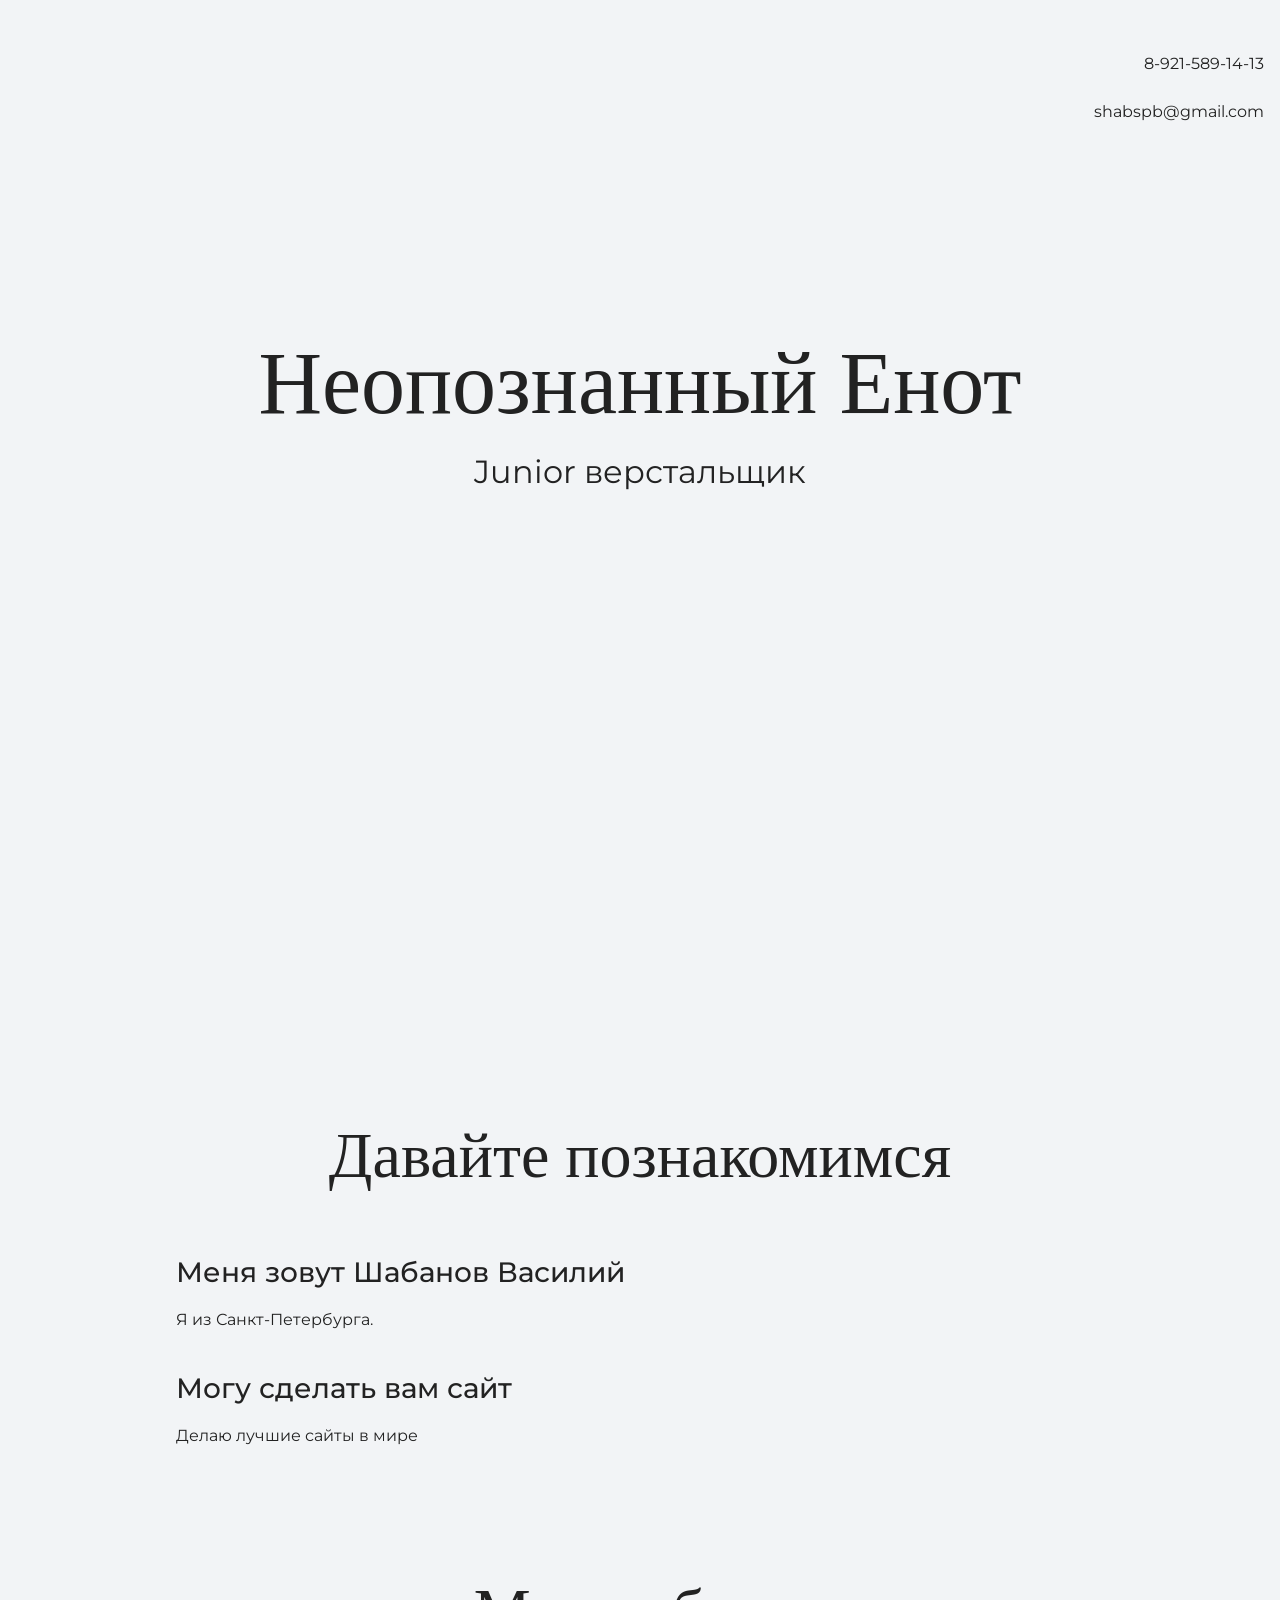
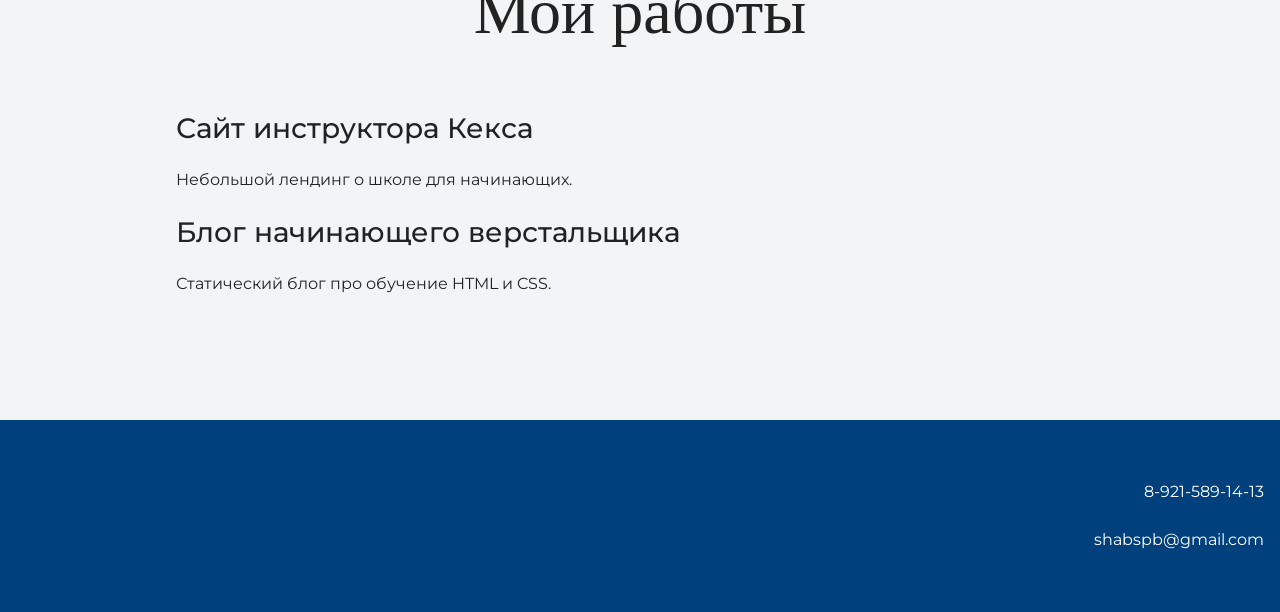
==== index.html @ 45671f27 "загружает файлы сайта" ====
<!DOCTYPE html>
<html lang="ru">
  <head>
    <meta charset="UTF-8">
    <link rel="stylesheet" href="style.css">
    <title>Портфолио Junior верстальщика Шабанова Василия</title>
    <link href="https://fonts.googleapis.com/css?family=Montserrat:400,500,700|Old+Standard+TT&display=swap&subset=cyrillic" rel="stylesheet">
  </head>

  <body>
    <header class="page-header">
      <div class="container">
      <p>8-921-589-14-13</p>
      <p></p>shabspb@gmail.com</p>   
      </div> 
    </header>

    <section class="hero-image">
      <div class="container">
      <h1 class="heading">Неопознанный Енот</h1>
      <p>Junior верстальщик</p>
      </div>
    </section>

    <section class="intro">
      <div class="container">
      <h2 class="subheading">Давайте познакомимся</h2>
      <h3>Меня зовут Шабанов Василий</h3>
      <p>Я из Санкт-Петербурга.</p>
      <h3>Могу сделать вам сайт</h3>
      <p>Делаю лучшие сайты в мире</p>
      </div>
    </section>

    <section class="portfolio">
      <div class="container">
      <h2 class="subheading">Мои работы</h2>

      <h3>Сайт инструктора Кекса</h3>
      <p>Небольшой лендинг о школе для начинающих.</p>

      <h3>Блог начинающего верстальщика</h3>
      <p>Статический блог про обучение HTML и CSS.</p>
      </div>
    </section>

    <footer class="page-footer"> 
      <div class="container">
      <p>8-921-589-14-13</p>
      <p>shabspb@gmail.com</p>
      </div>
    </footer>
          
  </body>
</html>
---- style.css ----
body {
  margin: 0;
  min-width: 960px;
  font-family: "Montserrat", "Helvetica", "Arial", sans-serif;
  font-size: 16px;
  line-height: 32px;
  color: #222222;
  background-color: #f2f4f6;
  background-image: url("img/hero-bg.jpg");
  background-repeat: no-repeat;
  background-position: top center;
}

.container {
  max-width: 928px;
  margin: 0 auto;
  padding: 0 16px;
}

.page-header {
  margin: 0 0 160px;
  padding: 32px 0 32px;
}

.page-header .container,
.page-footer .container {
  max-width: 1408px;
  text-align: right;
}

.page-header a {
  margin-left: 56px;
  color: #288be6;
  text-decoration: none;
  background-repeat: no-repeat;
  background-position: left;
}

.header-email {
  padding-left: 30px;
  background-image: url("img/icon-email-header.svg");
}

.header-phone {
  padding-left: 25px;
  background-image: url("img/icon-phone-header.svg");
}

.hero-image {
  margin-bottom: 620px;
}

.hero-image .container {
  max-width: 1408px;
  text-align: center;
}

.heading {
  margin: 0 0 16px;
  font-family: "Old Standard TT", "Times", "Times New Roman", serif;
  font-size: 88px;
  line-height: 96px;
  font-weight: 400;
}

.hero-image p {
  margin: 0;
  font-size: 32px;
  line-height: 48px;
}

.intro {
  margin: 0 0 120px;
}

.subheading {
  margin: 0 0 56px;
  font-family: "Old Standard TT", "Times", "Times New Roman", serif;
  font-size: 64px;
  line-height: 80px;
  font-weight: 400;
  text-align: center;
}

.user-image {
  margin: 0 0 32px;
  text-align: center;
}

.intro h3,
.portfolio h3 {
  margin: 0 0 12px;
  font-size: 28px;
  line-height: 40px;
  font-weight: 500;
}

.intro p {
  margin: 0 0 32px;
}

.skills-list {
  margin: 0;
  padding: 0;
}

.skills-list dt {
  padding-left: 32px;
  background-repeat: no-repeat;
  background-position: left;
}

.skill-html {
  background-image: url("img/icon-html.svg");
}

.skill-css {
  background-image: url("img/icon-css.svg");
}

.level {
  margin: 4px 0 16px;
  padding: 0;
  height: 14px;
  font-size: 0;
  background-color: #ffffff;
  border: 1px solid #86c3fa;
  border-radius: 8px;
}

.level div {
  margin: 1px;
  height: 12px;
  background-color: #288be6;
  border-radius: 6px;
}

.portfolio {
  margin: 0 0 120px;
}

.projects {
  margin: 0;
  padding: 0;
  list-style: none;
}

.projects li {
  margin: 0 0 80px;
}

.project-image {
  margin: 0 0 24px;
  text-align: center;
}

.projects p {
  margin: 0 0 24px;
}

.button {
  padding: 6px 20px;
  display: inline-block;
  vertical-align: baseline;
  text-decoration: none;
  text-transform: uppercase;
  border-radius: 4px;
  background-color: #288be6;
  color: #ffffff;
}

.page-footer {
  padding: 40px 0;
  background-color: #00417d;
  color: #ffffff;
}

.page-footer a {
  margin-left: 56px;
  color: inherit;
  text-decoration: none;
  background-repeat: no-repeat;
  background-position: left;
}

.footer-email {
  padding-left: 30px;
  background-image: url("img/icon-email-footer.svg");
}

.footer-phone {
  padding-left: 25px;
  background-image: url("img/icon-phone-footer.svg");
}
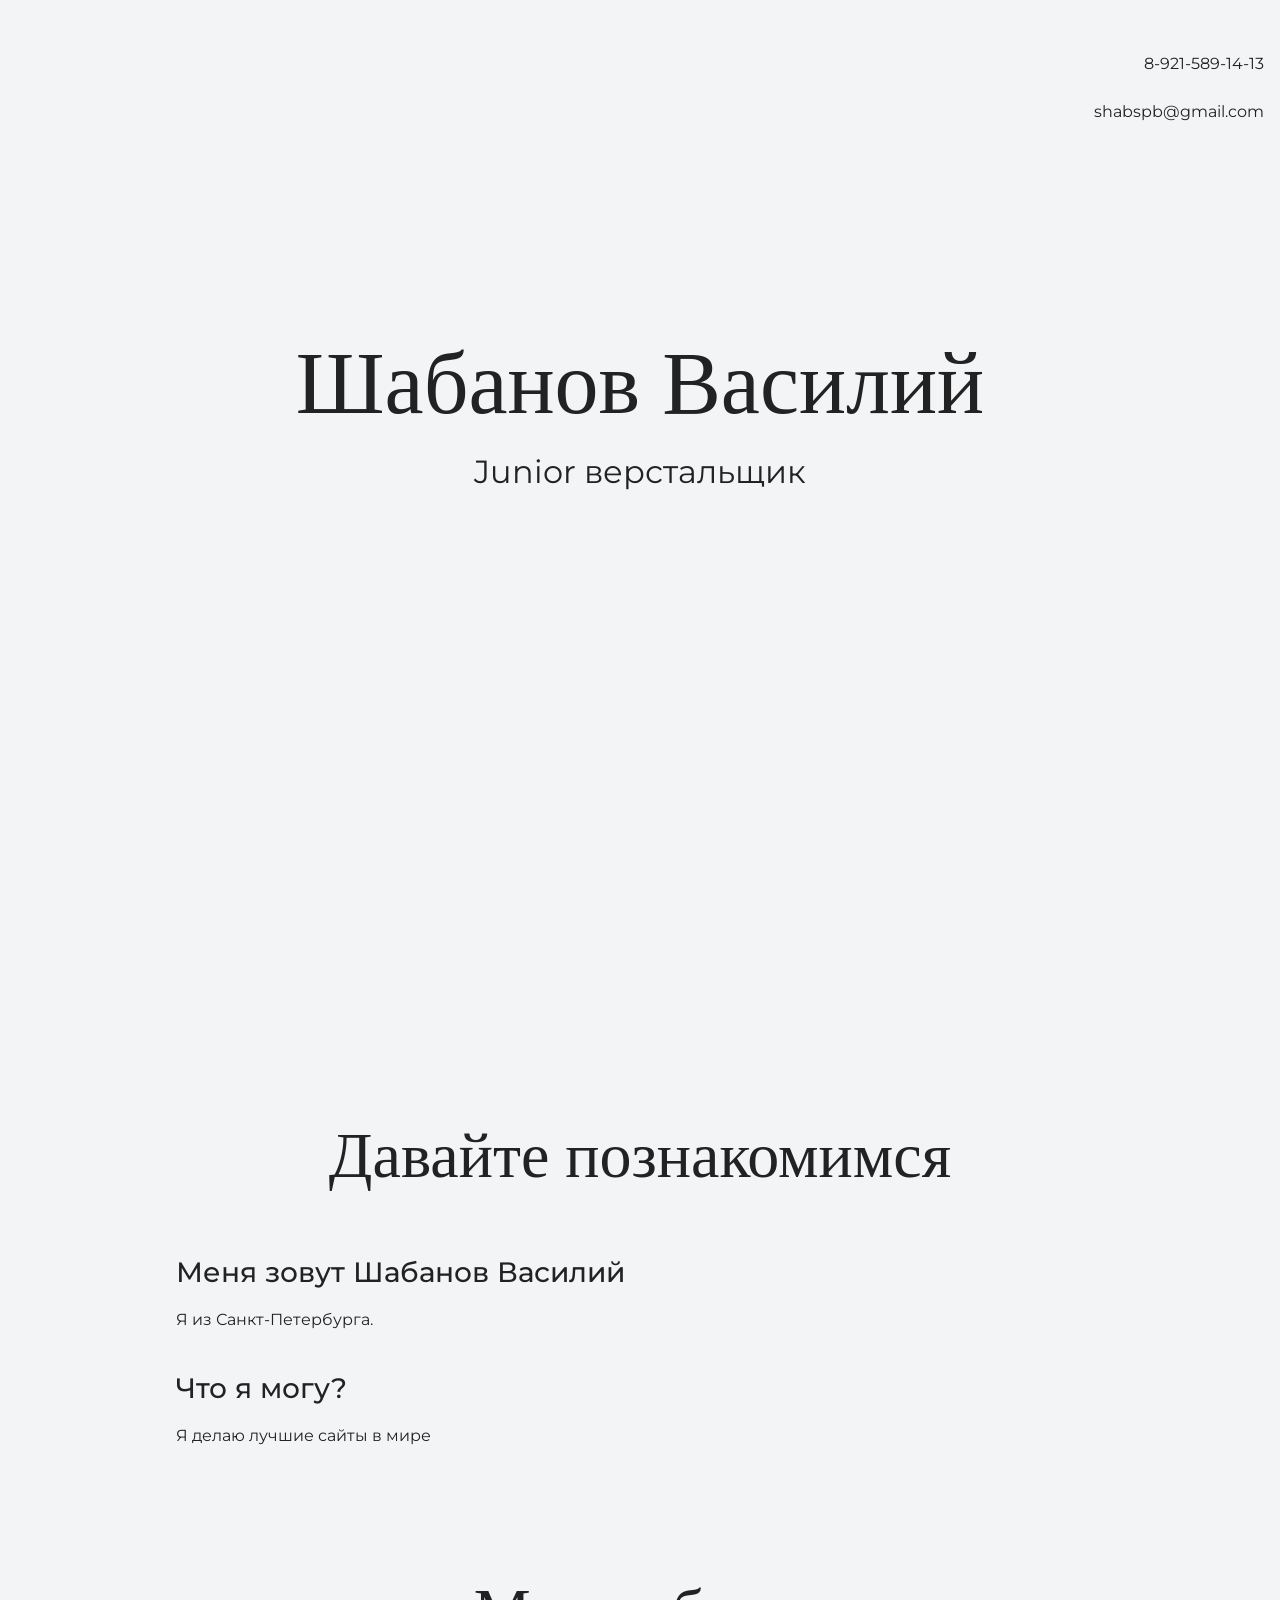
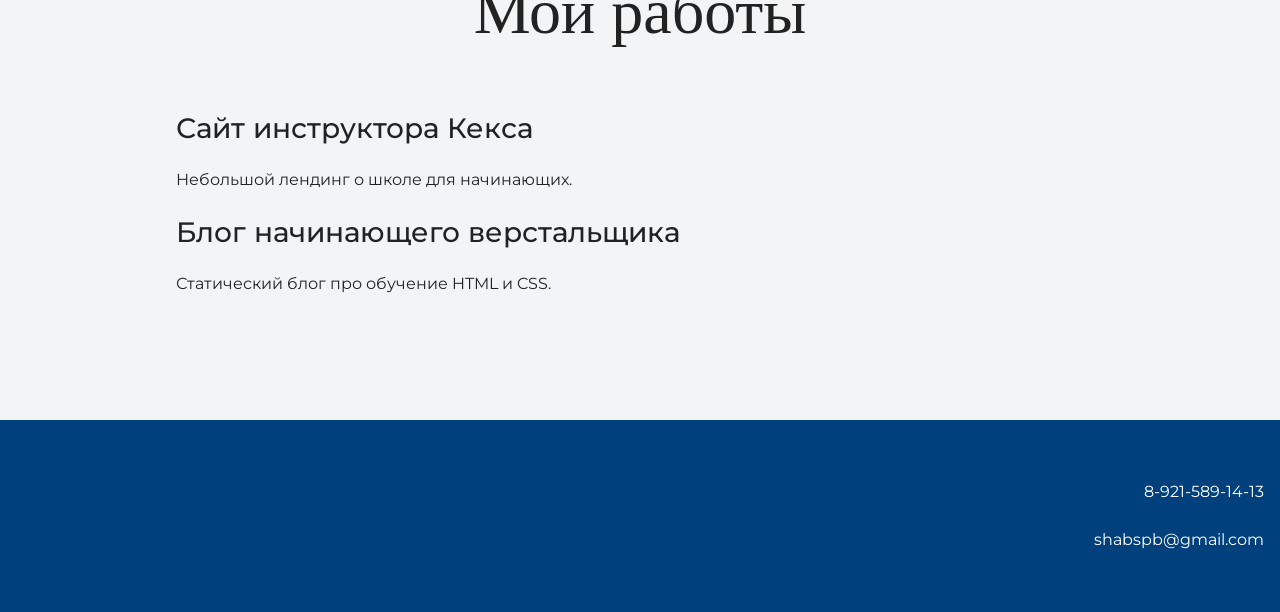
==== commit f7db0859: "меняет текст на главной странице" ====
--- a/index.html
+++ b/index.html
@@ -17,7 +17,7 @@
 
     <section class="hero-image">
       <div class="container">
-      <h1 class="heading">Неопознанный Енот</h1>
+      <h1 class="heading">Шабанов Василий</h1>
       <p>Junior верстальщик</p>
       </div>
     </section>
@@ -27,8 +27,8 @@
       <h2 class="subheading">Давайте познакомимся</h2>
       <h3>Меня зовут Шабанов Василий</h3>
       <p>Я из Санкт-Петербурга.</p>
-      <h3>Могу сделать вам сайт</h3>
-      <p>Делаю лучшие сайты в мире</p>
+      <h3>Что я могу?</h3>
+      <p>Я делаю лучшие сайты в мире</p>
       </div>
     </section>
 
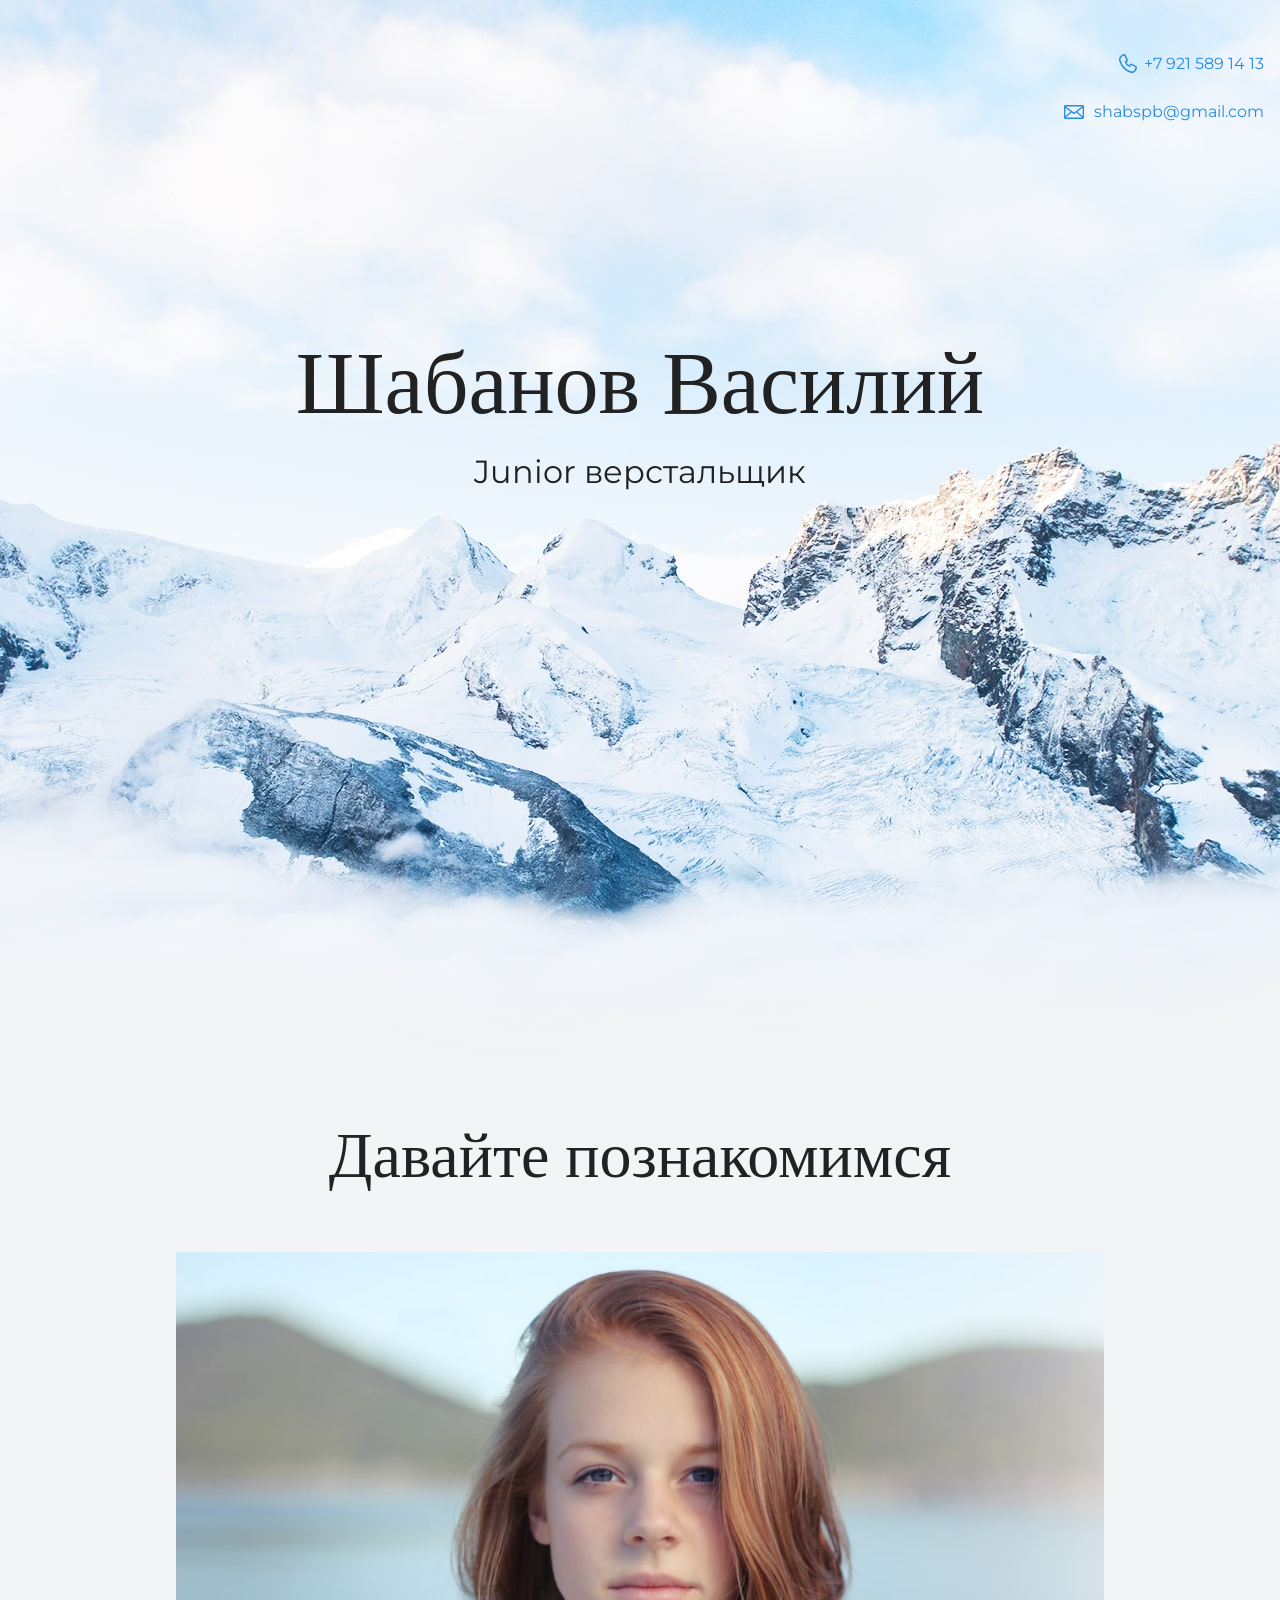
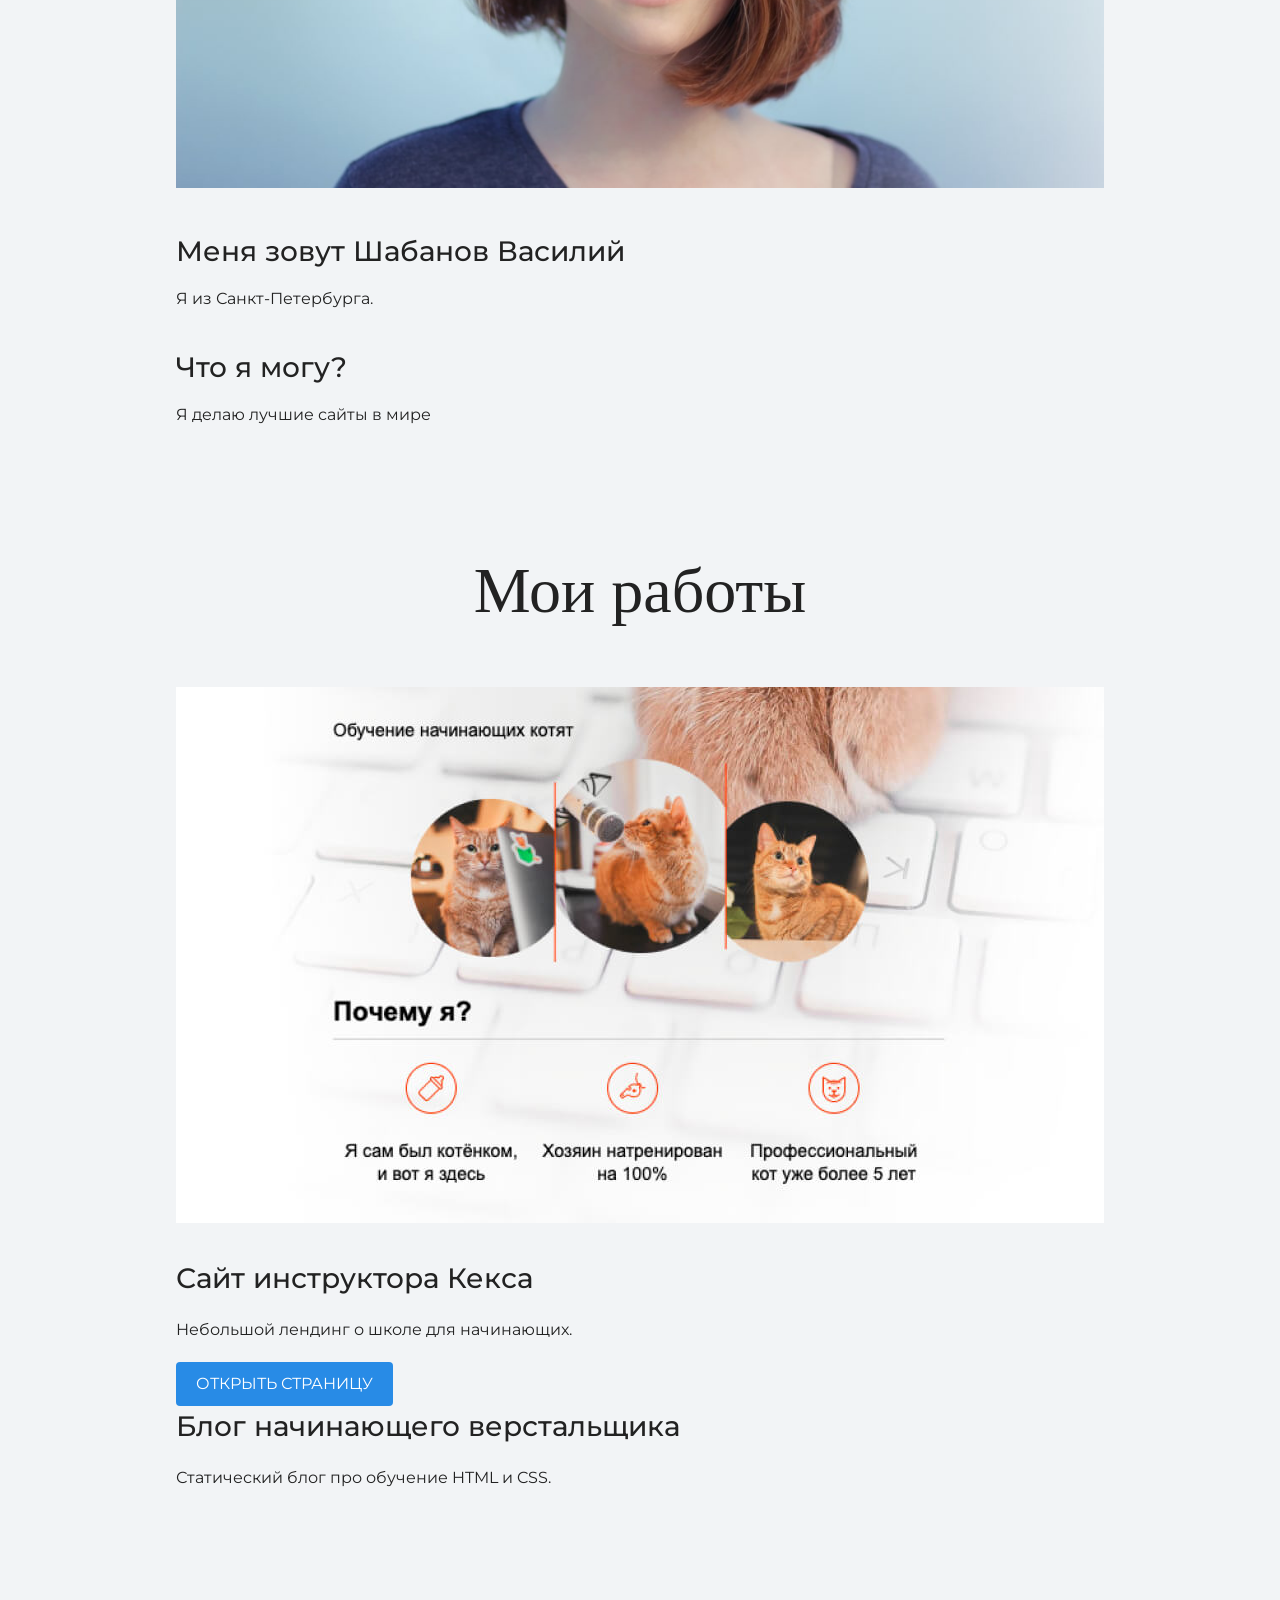
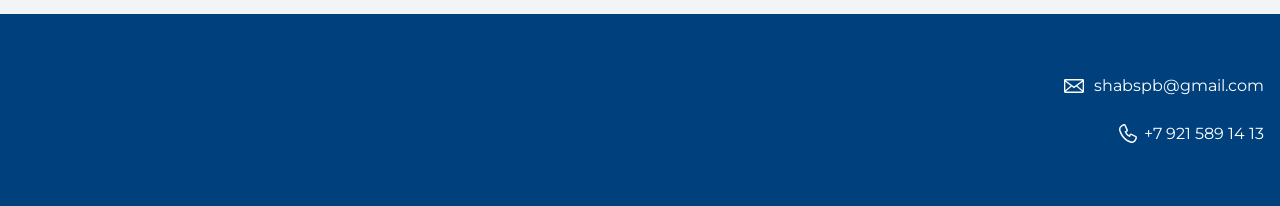
==== commit f08b34d9: "добавил картинки и ссылку на готовый проект" ====
--- a/index.html
+++ b/index.html
@@ -10,8 +10,8 @@
   <body>
     <header class="page-header">
       <div class="container">
-      <p>8-921-589-14-13</p>
-      <p></p>shabspb@gmail.com</p>   
+      <p><a class="header-phone" href="tel:+79215891413">+7 921 589 14 13</a></p>
+      <p><a class="header-email" href="mailto:shabspb@gmail.com">shabspb@gmail.com</a></p>   
       </div> 
     </header>
 
@@ -25,6 +25,9 @@
     <section class="intro">
       <div class="container">
       <h2 class="subheading">Давайте познакомимся</h2>
+      <figure class="user-image">
+        <img src="files/user.jpg" width="928" height="536" alt="Фотография Неопознанного Енота">
+      </figure>
       <h3>Меня зовут Шабанов Василий</h3>
       <p>Я из Санкт-Петербурга.</p>
       <h3>Что я могу?</h3>
@@ -35,10 +38,13 @@
     <section class="portfolio">
       <div class="container">
       <h2 class="subheading">Мои работы</h2>
-
+      <figure class="project-image">
+        <img src="files/project.jpg" width="928" height="536"
+        alt="Сайт инструктора Кекса">
+      </figure>
       <h3>Сайт инструктора Кекса</h3>
       <p>Небольшой лендинг о школе для начинающих.</p>
-
+      <a class="button" href="source/project/index.html">Открыть страницу</a>
       <h3>Блог начинающего верстальщика</h3>
       <p>Статический блог про обучение HTML и CSS.</p>
       </div>
@@ -46,8 +52,8 @@
 
     <footer class="page-footer"> 
       <div class="container">
-      <p>8-921-589-14-13</p>
-      <p>shabspb@gmail.com</p>
+      <p><a class="footer-email" href="mailto:shabspb@gmail.com">shabspb@gmail.com</a></p>
+      <p><a class="footer-phone" href="tel:+79215891413">+7 921 589 14 13</a></p>
       </div>
     </footer>
           
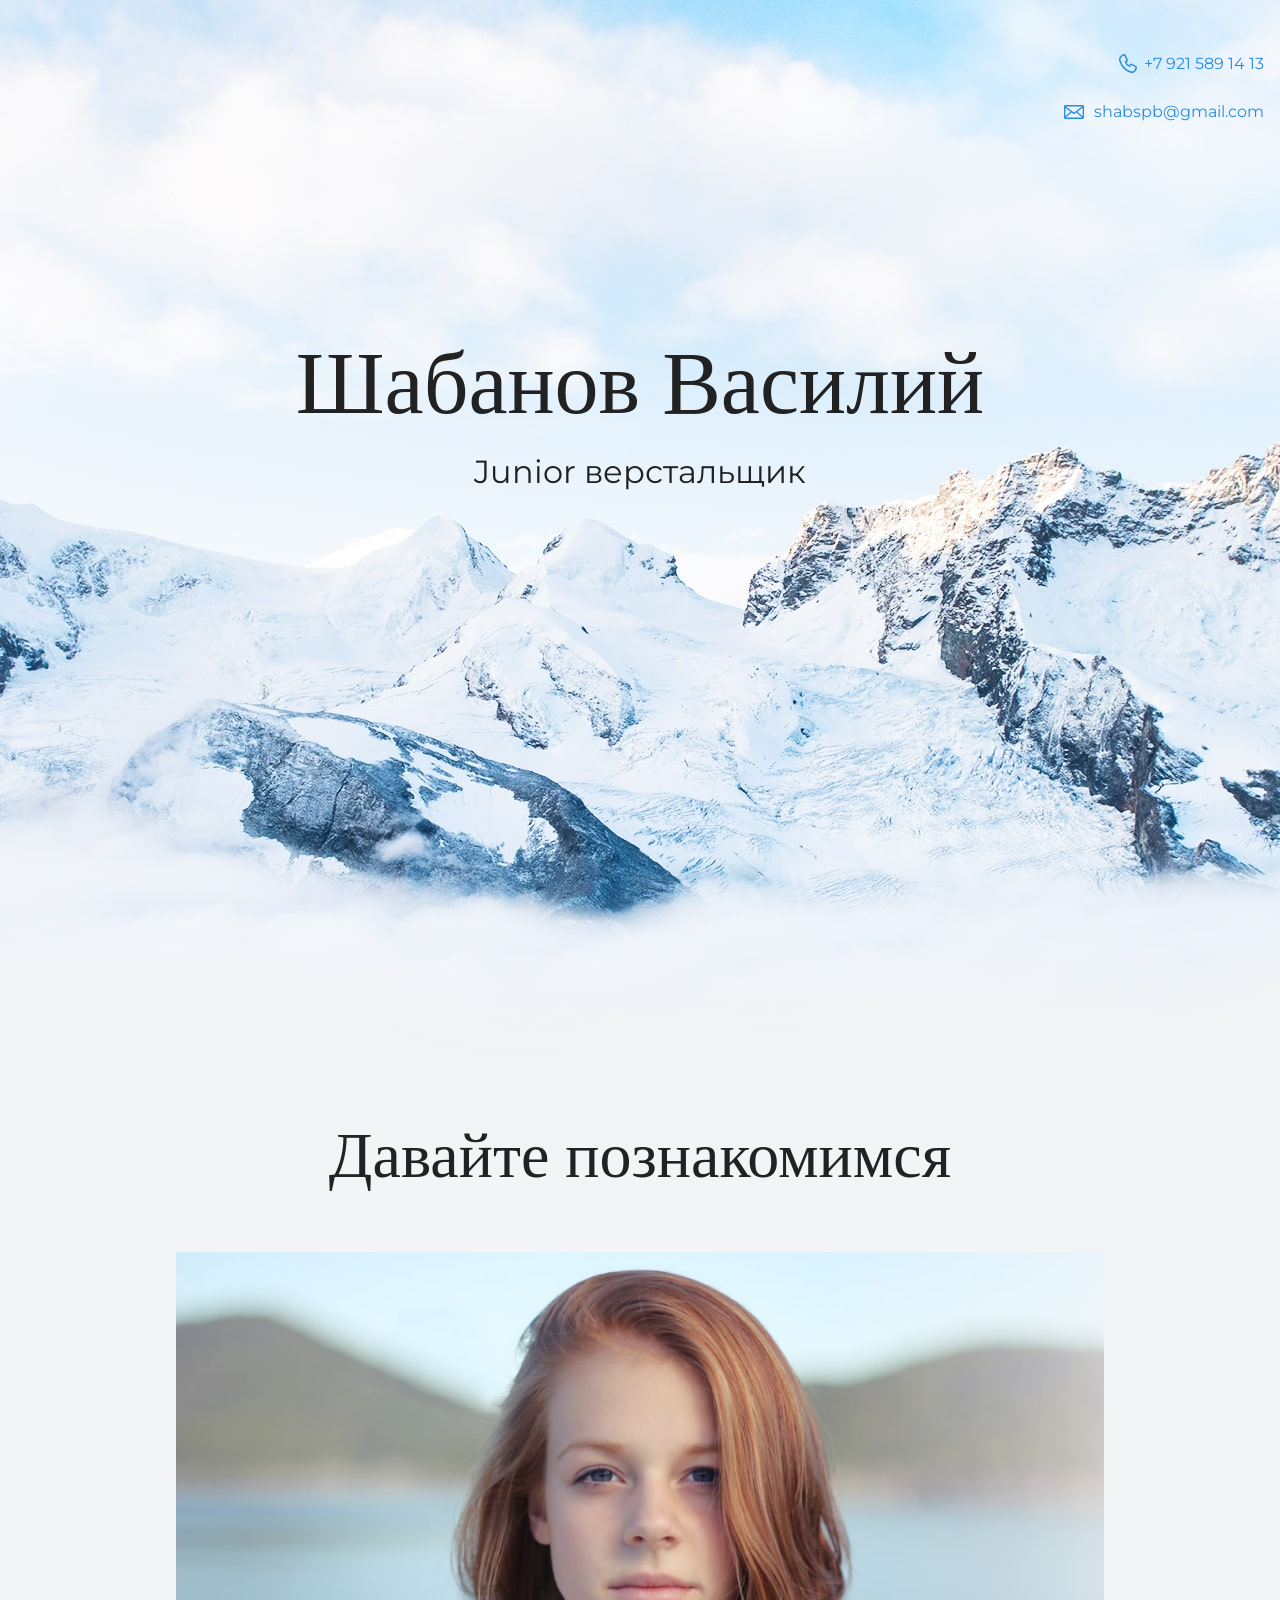
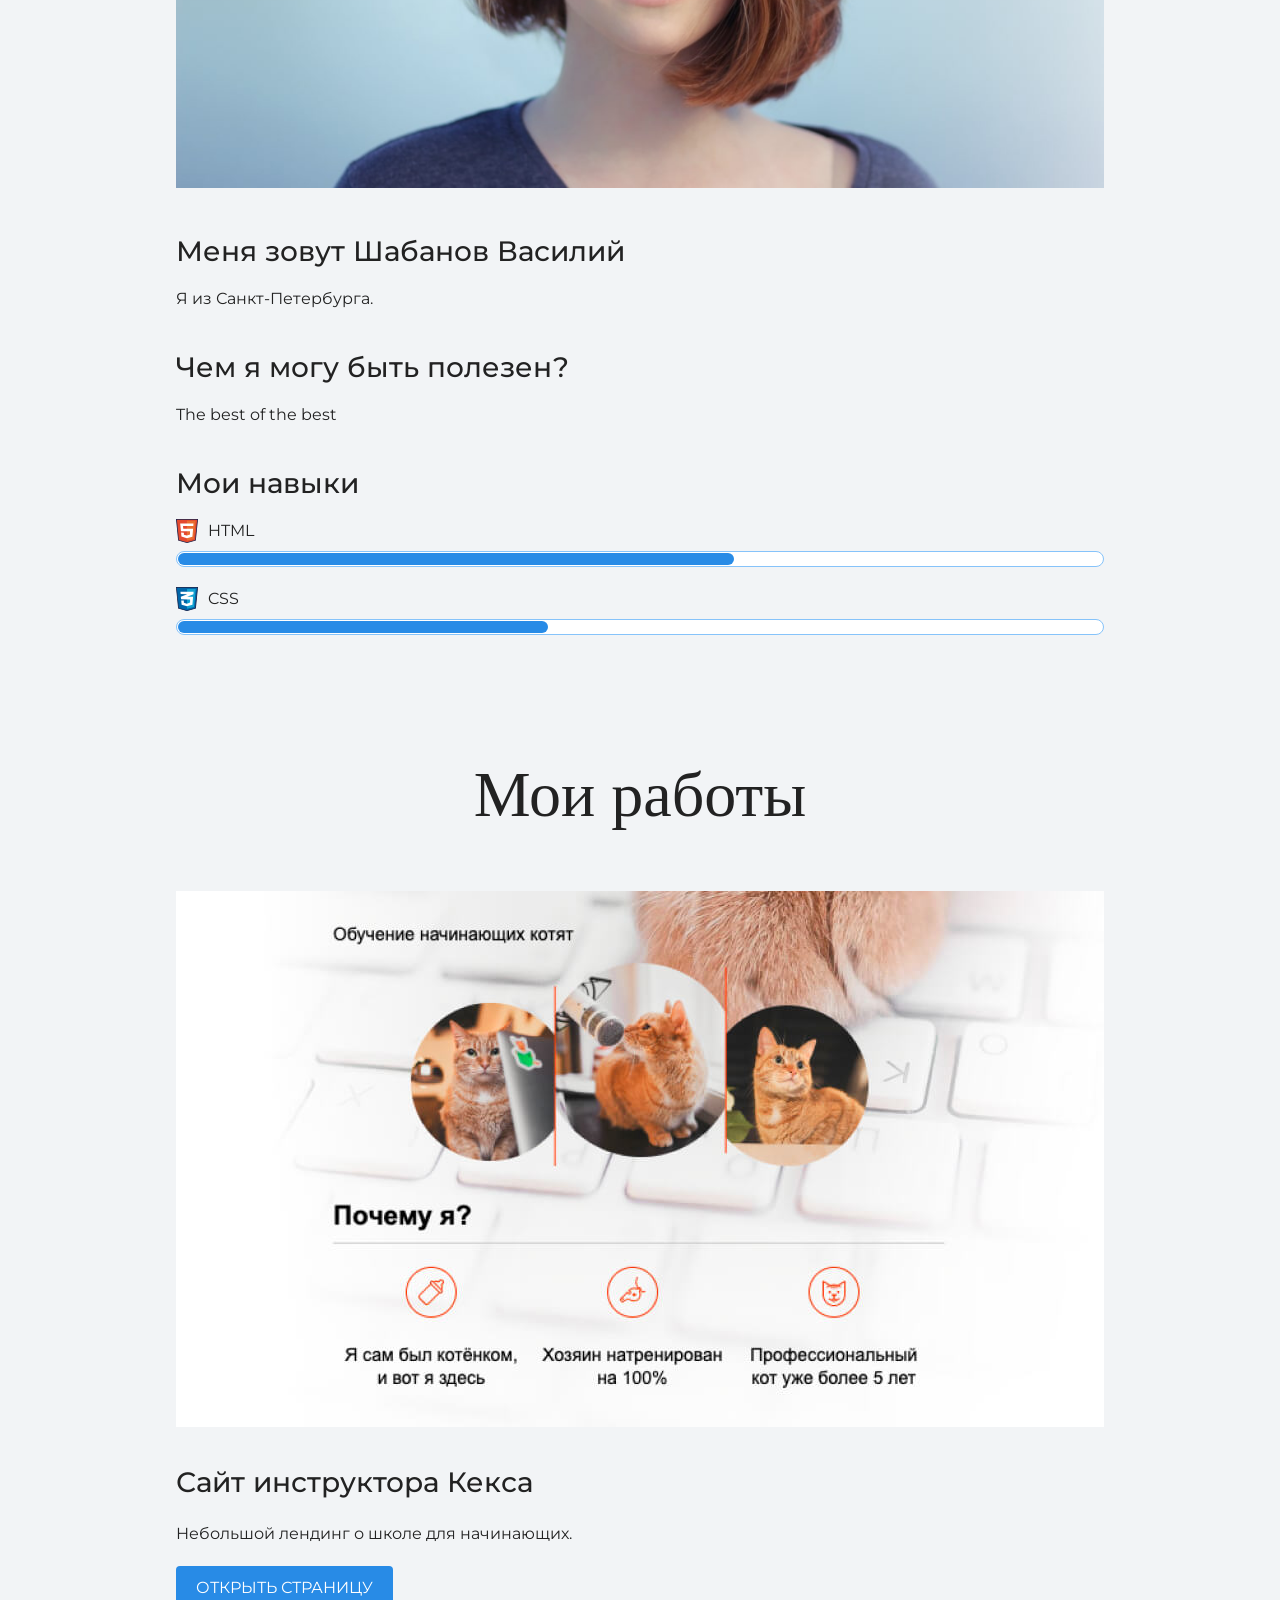
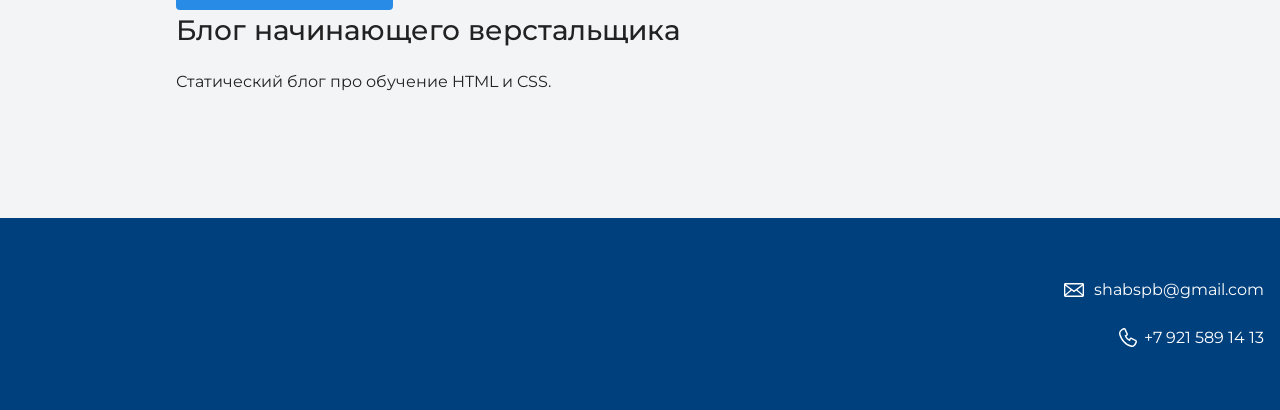
==== commit e34d4994: "добавил мои навыки" ====
--- a/index.html
+++ b/index.html
@@ -28,10 +28,23 @@
       <figure class="user-image">
         <img src="files/user.jpg" width="928" height="536" alt="Фотография Неопознанного Енота">
       </figure>
-      <h3>Меня зовут Шабанов Василий</h3>
-      <p>Я из Санкт-Петербурга.</p>
-      <h3>Что я могу?</h3>
-      <p>Я делаю лучшие сайты в мире</p>
+      <div>
+        <h3>Меня зовут Шабанов Василий</h3>
+        <p>Я из Санкт-Петербурга.</p>
+        </div>
+      <div>
+        <h3>Чем я могу быть полезен?</h3>
+        <p>The best of the best</p>
+      </div>
+      <div class="skills">
+        <h3>Мои навыки</h3>
+        <dl class="skills-list">
+          <dt class="skill-html">HTML</dt>
+          <dd class="level"><div style="width: 60%;">60%</div></dd>
+          <dt class="skill-css">CSS</dt>
+          <dd class="level"><div style="width: 40%;">40%</div></dd>
+        </dl>
+      </div>
       </div>
     </section>
 
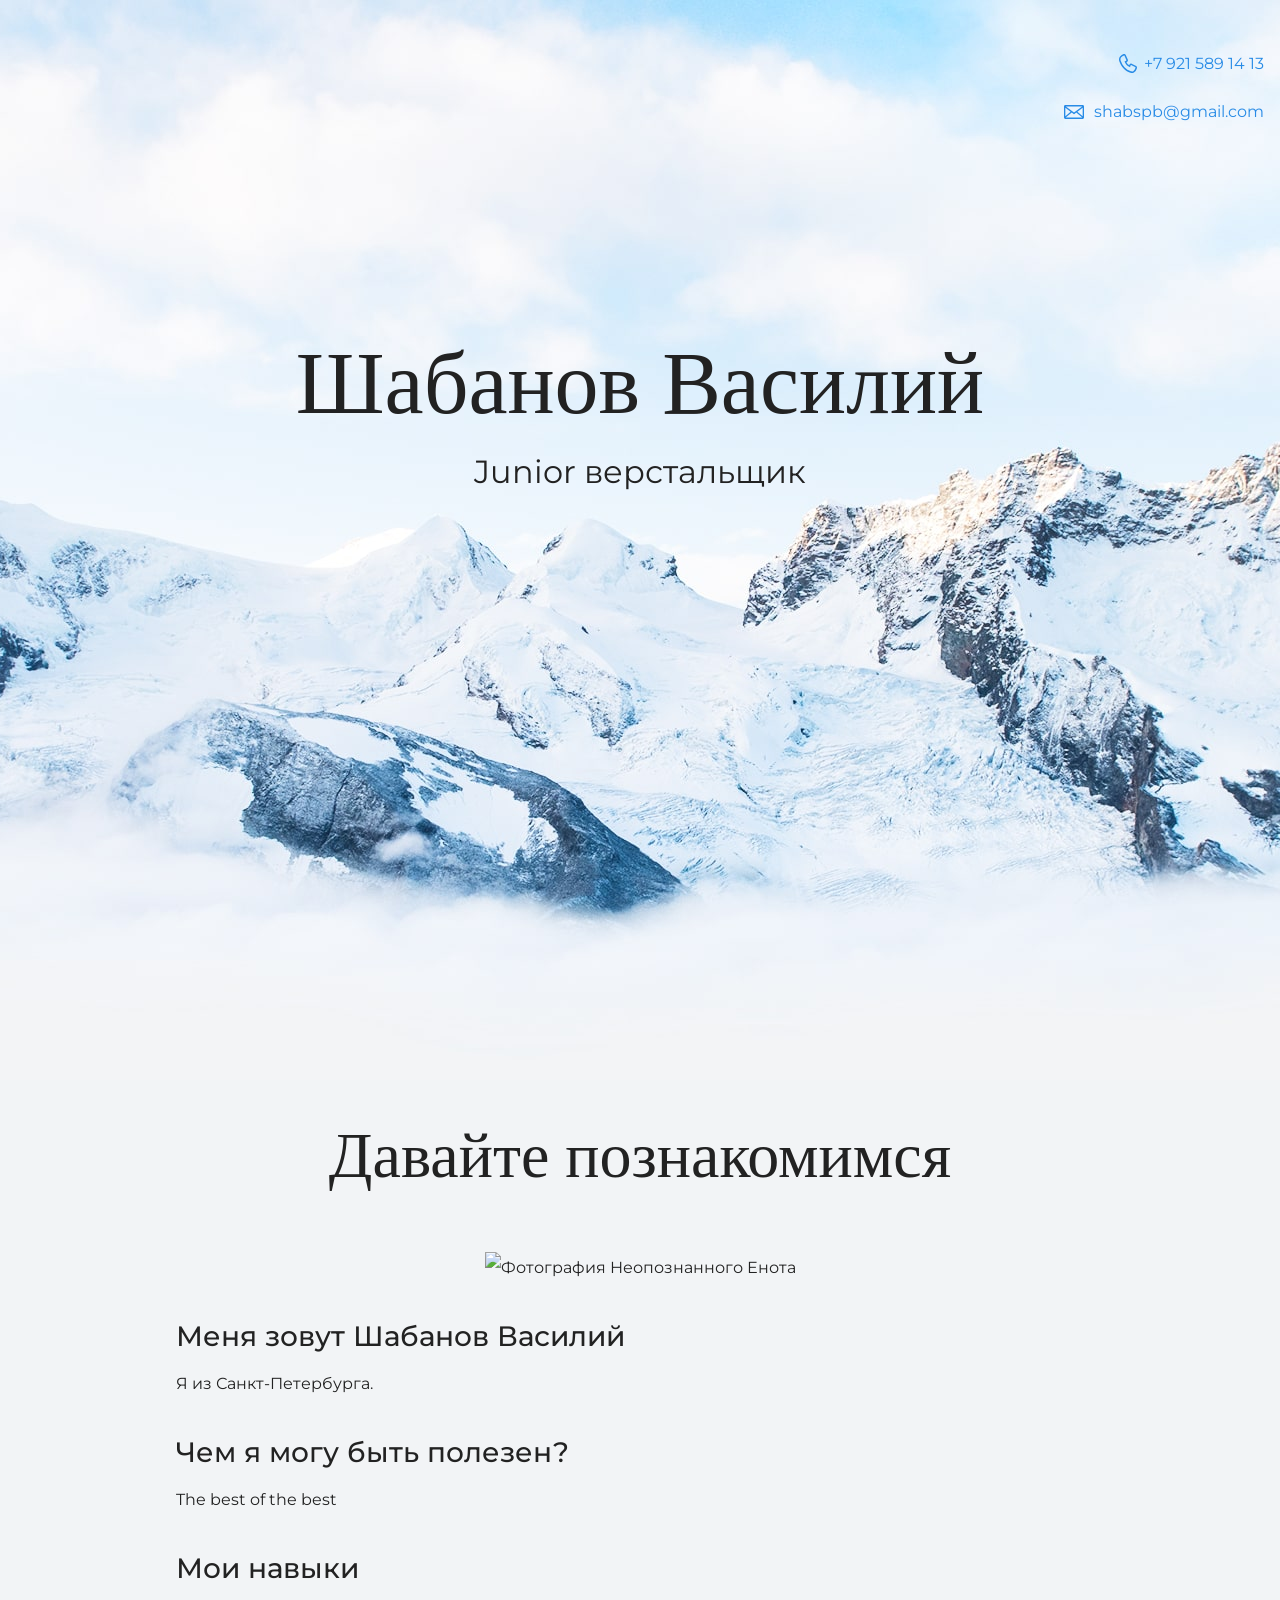
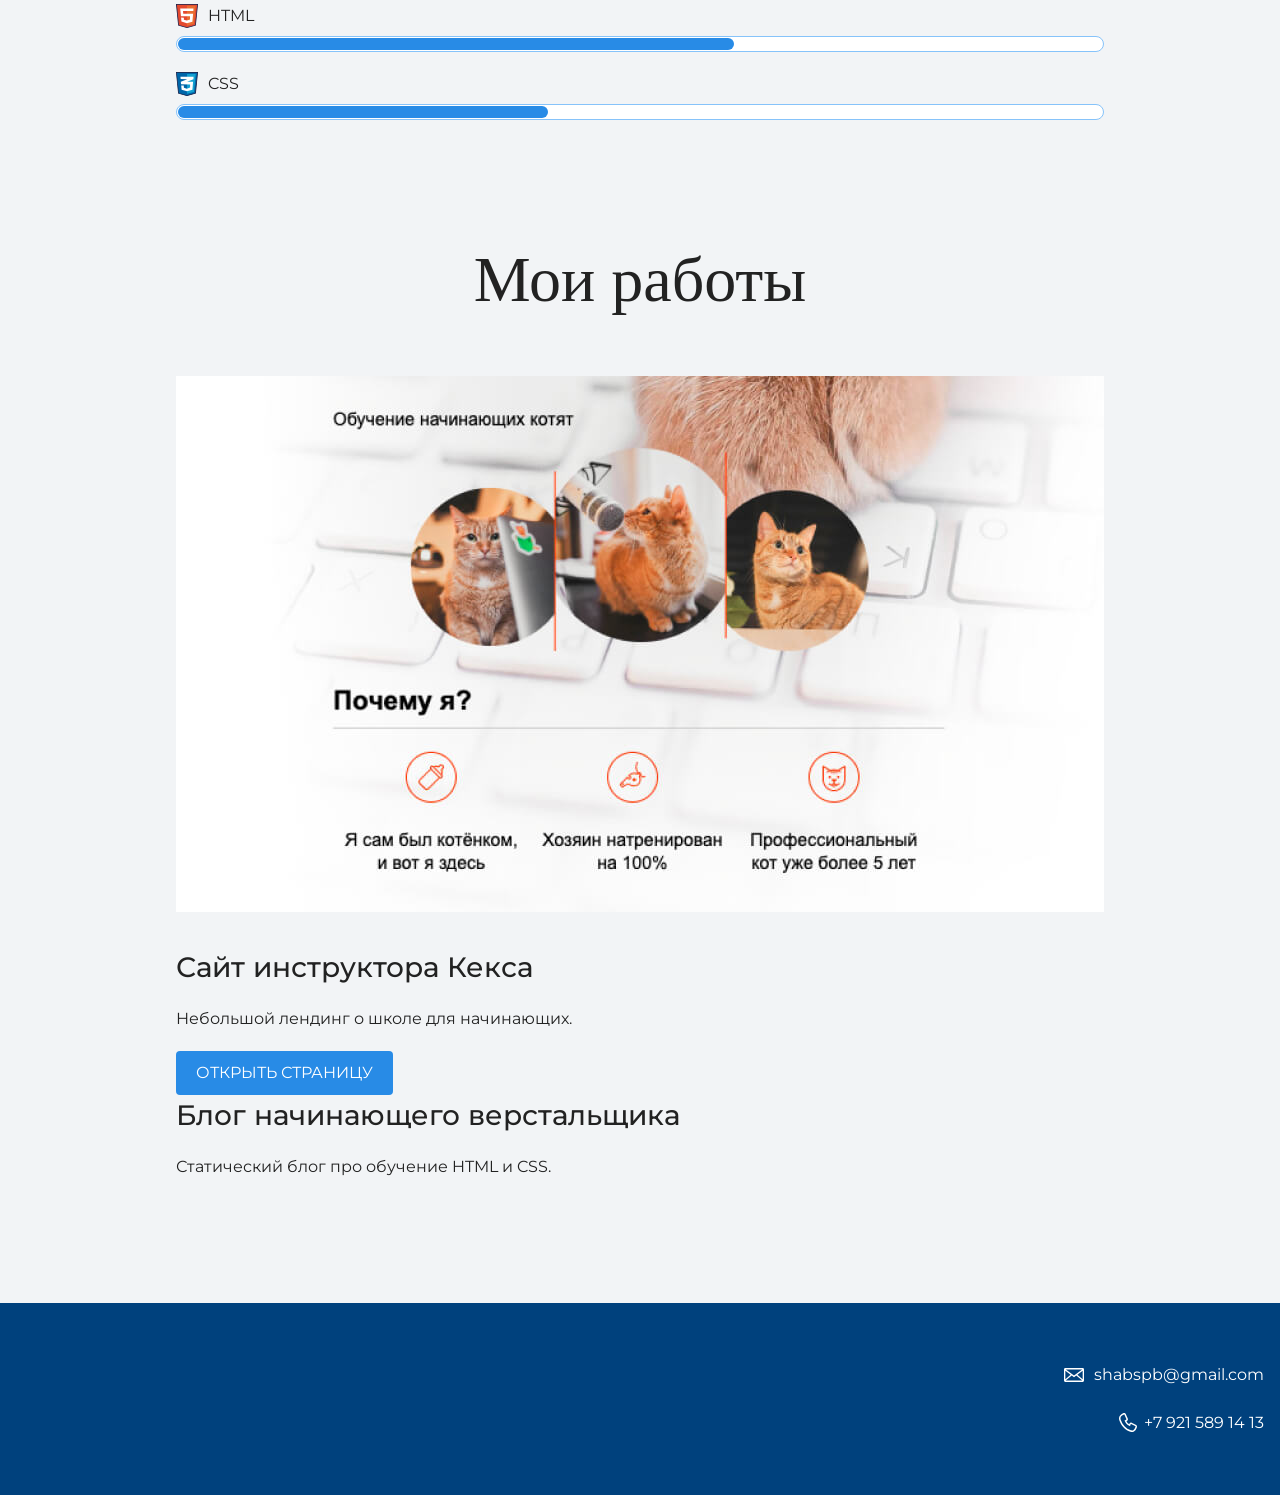
==== commit 90ce87ab: "добавил своё фото" ====
--- a/index.html
+++ b/index.html
@@ -1,37 +1,40 @@
 <!DOCTYPE html>
 <html lang="ru">
-  <head>
-    <meta charset="UTF-8">
-    <link rel="stylesheet" href="style.css">
-    <title>Портфолио Junior верстальщика Шабанова Василия</title>
-    <link href="https://fonts.googleapis.com/css?family=Montserrat:400,500,700|Old+Standard+TT&display=swap&subset=cyrillic" rel="stylesheet">
-  </head>
 
-  <body>
-    <header class="page-header">
-      <div class="container">
+<head>
+  <meta charset="UTF-8">
+  <link rel="stylesheet" href="style.css">
+  <title>Портфолио Junior верстальщика Шабанова Василия</title>
+  <link
+    href="https://fonts.googleapis.com/css?family=Montserrat:400,500,700|Old+Standard+TT&display=swap&subset=cyrillic"
+    rel="stylesheet">
+</head>
+
+<body>
+  <header class="page-header">
+    <div class="container">
       <p><a class="header-phone" href="tel:+79215891413">+7 921 589 14 13</a></p>
-      <p><a class="header-email" href="mailto:shabspb@gmail.com">shabspb@gmail.com</a></p>   
-      </div> 
-    </header>
+      <p><a class="header-email" href="mailto:shabspb@gmail.com">shabspb@gmail.com</a></p>
+    </div>
+  </header>
 
-    <section class="hero-image">
-      <div class="container">
+  <section class="hero-image">
+    <div class="container">
       <h1 class="heading">Шабанов Василий</h1>
       <p>Junior верстальщик</p>
-      </div>
-    </section>
+    </div>
+  </section>
 
-    <section class="intro">
-      <div class="container">
+  <section class="intro">
+    <div class="container">
       <h2 class="subheading">Давайте познакомимся</h2>
       <figure class="user-image">
-        <img src="files/user.jpg" width="928" height="536" alt="Фотография Неопознанного Енота">
+        <img src="files/GQ2A8700.jpg" width="928" height="536" alt="Фотография Неопознанного Енота">
       </figure>
       <div>
         <h3>Меня зовут Шабанов Василий</h3>
         <p>Я из Санкт-Петербурга.</p>
-        </div>
+      </div>
       <div>
         <h3>Чем я могу быть полезен?</h3>
         <p>The best of the best</p>
@@ -40,35 +43,39 @@
         <h3>Мои навыки</h3>
         <dl class="skills-list">
           <dt class="skill-html">HTML</dt>
-          <dd class="level"><div style="width: 60%;">60%</div></dd>
+          <dd class="level">
+            <div style="width: 60%;">60%</div>
+          </dd>
           <dt class="skill-css">CSS</dt>
-          <dd class="level"><div style="width: 40%;">40%</div></dd>
+          <dd class="level">
+            <div style="width: 40%;">40%</div>
+          </dd>
         </dl>
       </div>
-      </div>
-    </section>
+    </div>
+  </section>
 
-    <section class="portfolio">
-      <div class="container">
+  <section class="portfolio">
+    <div class="container">
       <h2 class="subheading">Мои работы</h2>
       <figure class="project-image">
-        <img src="files/project.jpg" width="928" height="536"
-        alt="Сайт инструктора Кекса">
+        <img src="files/project.jpg" width="928" height="536" alt="Сайт инструктора Кекса">
       </figure>
       <h3>Сайт инструктора Кекса</h3>
       <p>Небольшой лендинг о школе для начинающих.</p>
       <a class="button" href="source/project/index.html">Открыть страницу</a>
       <h3>Блог начинающего верстальщика</h3>
       <p>Статический блог про обучение HTML и CSS.</p>
-      </div>
-    </section>
+    </div>
+  </section>
 
-    <footer class="page-footer"> 
-      <div class="container">
+  <footer class="page-footer">
+    <div class="container">
       <p><a class="footer-email" href="mailto:shabspb@gmail.com">shabspb@gmail.com</a></p>
       <p><a class="footer-phone" href="tel:+79215891413">+7 921 589 14 13</a></p>
-      </div>
-    </footer>
-          
-  </body>
+    </div>
+  </footer>
+
+</body>
+
 </html>
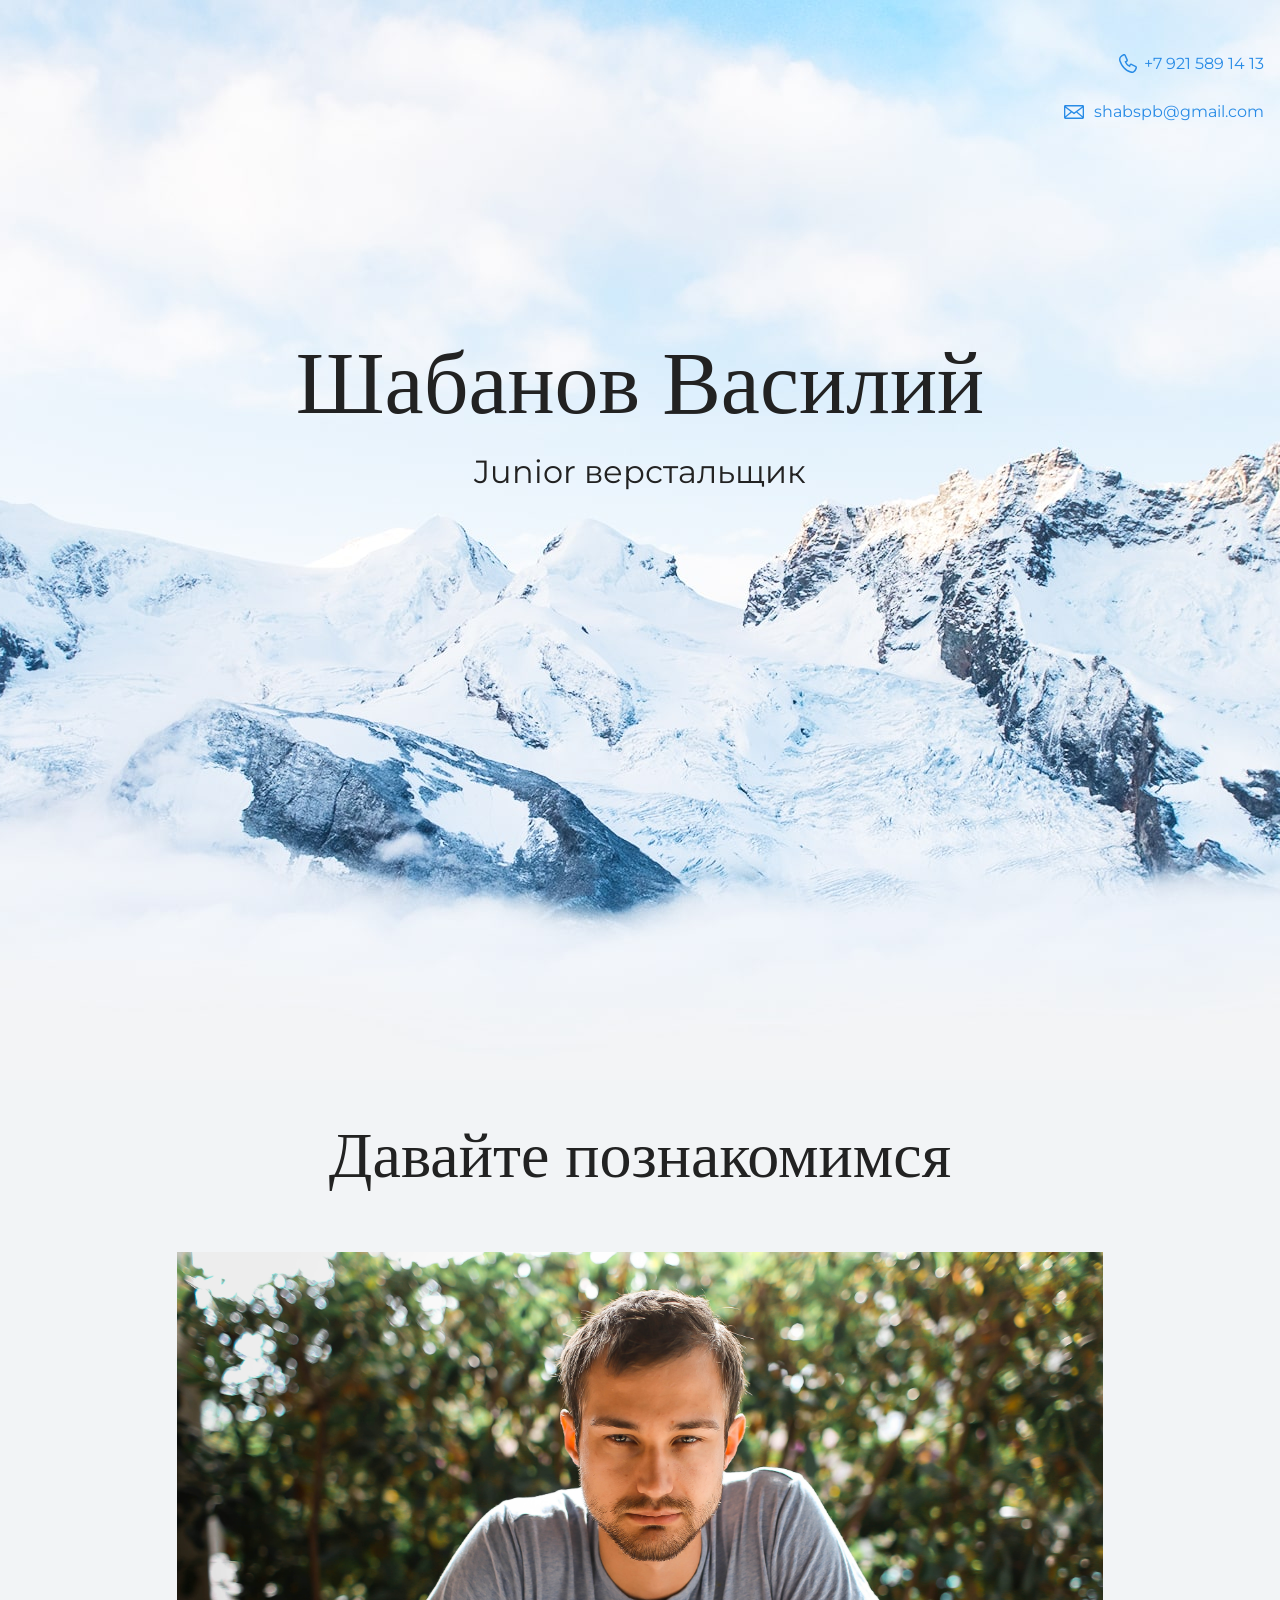
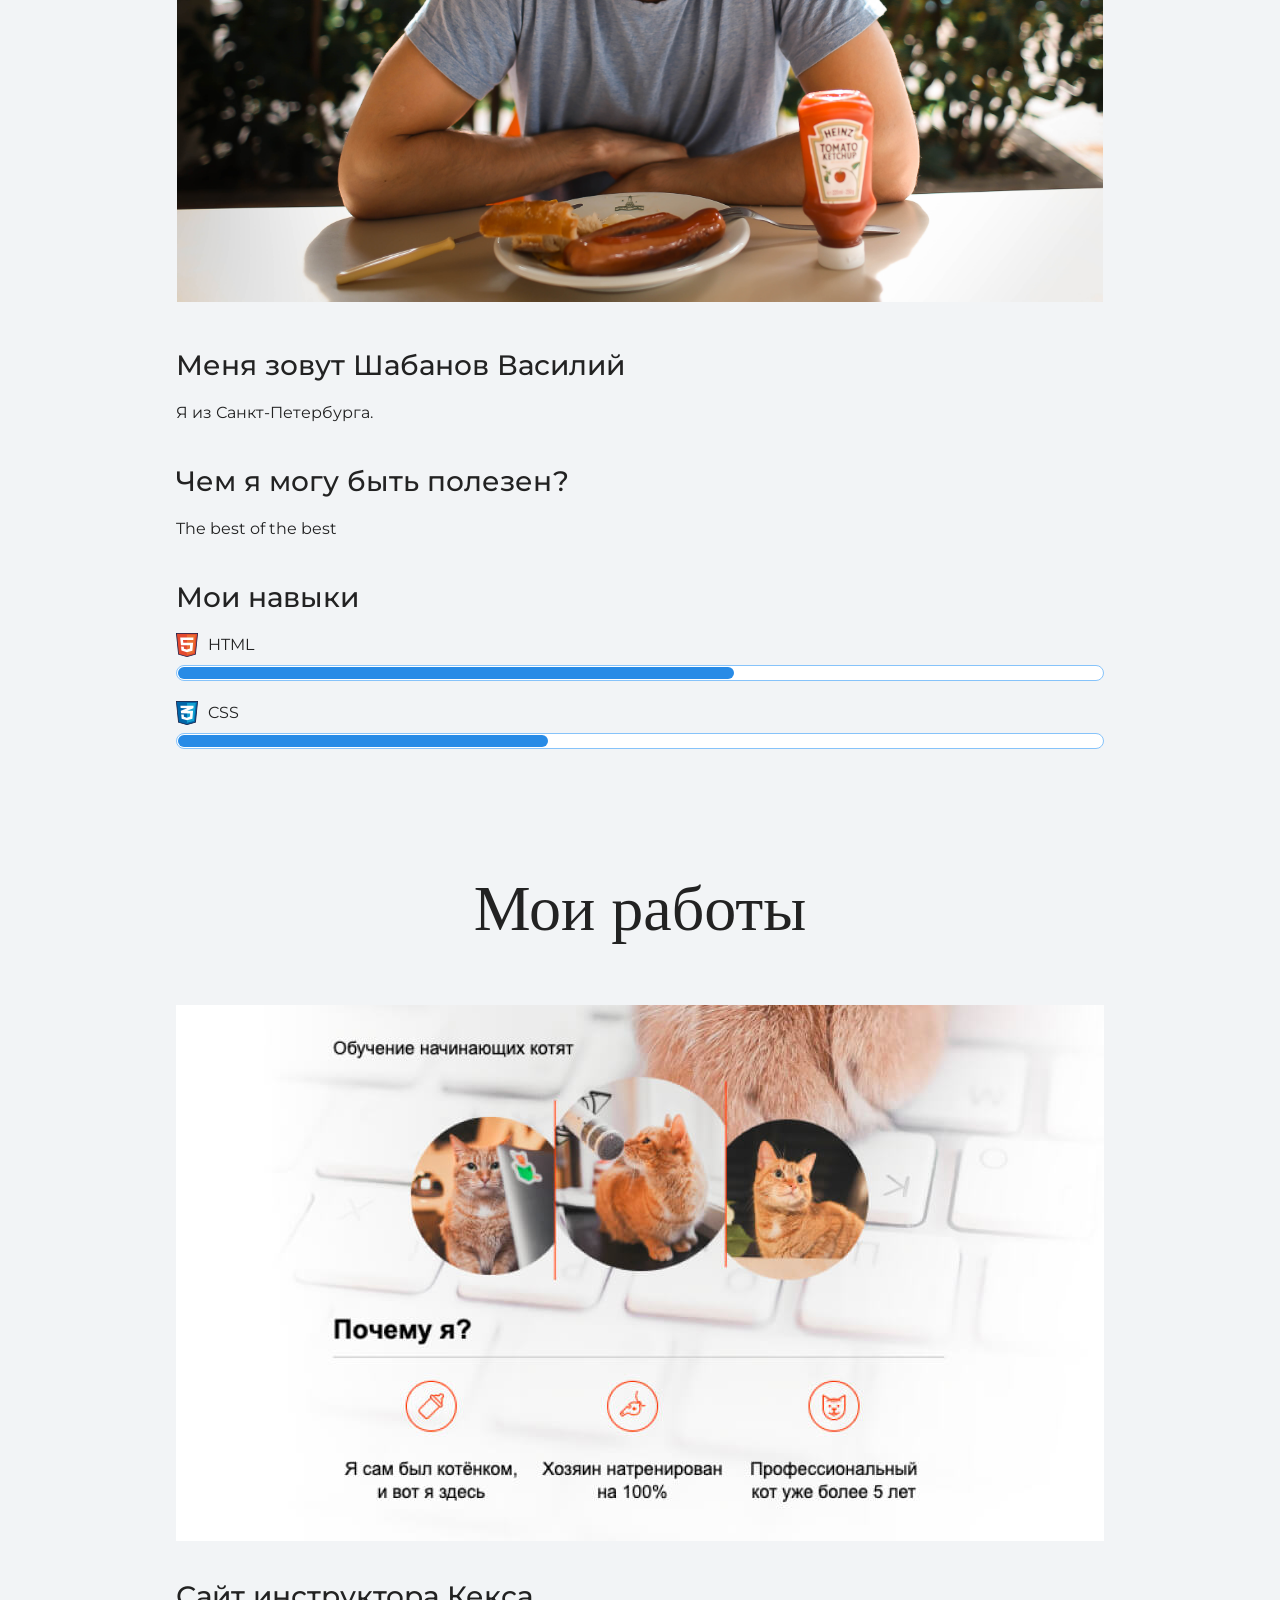
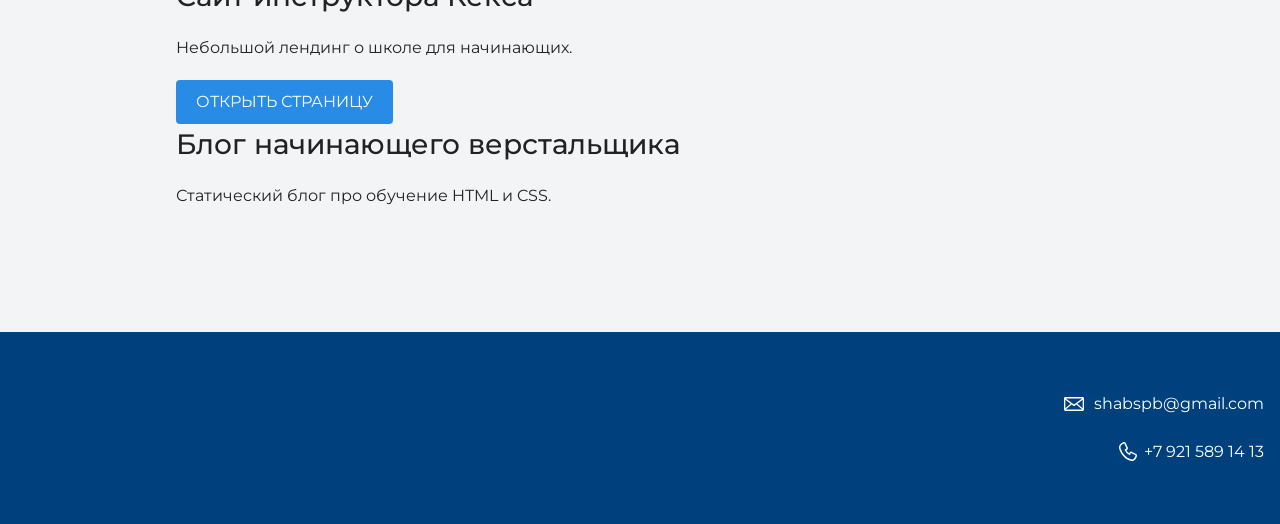
==== commit f6287bf5: "изменил размер фото" ====
--- a/index.html
+++ b/index.html
@@ -29,7 +29,7 @@
     <div class="container">
       <h2 class="subheading">Давайте познакомимся</h2>
       <figure class="user-image">
-        <img src="files/GQ2A8700.jpg" width="928" height="536" alt="Фотография Неопознанного Енота">
+        <img src="files/GQ2A8700.jpg" width="926" height="650" alt="Красавчик">
       </figure>
       <div>
         <h3>Меня зовут Шабанов Василий</h3>
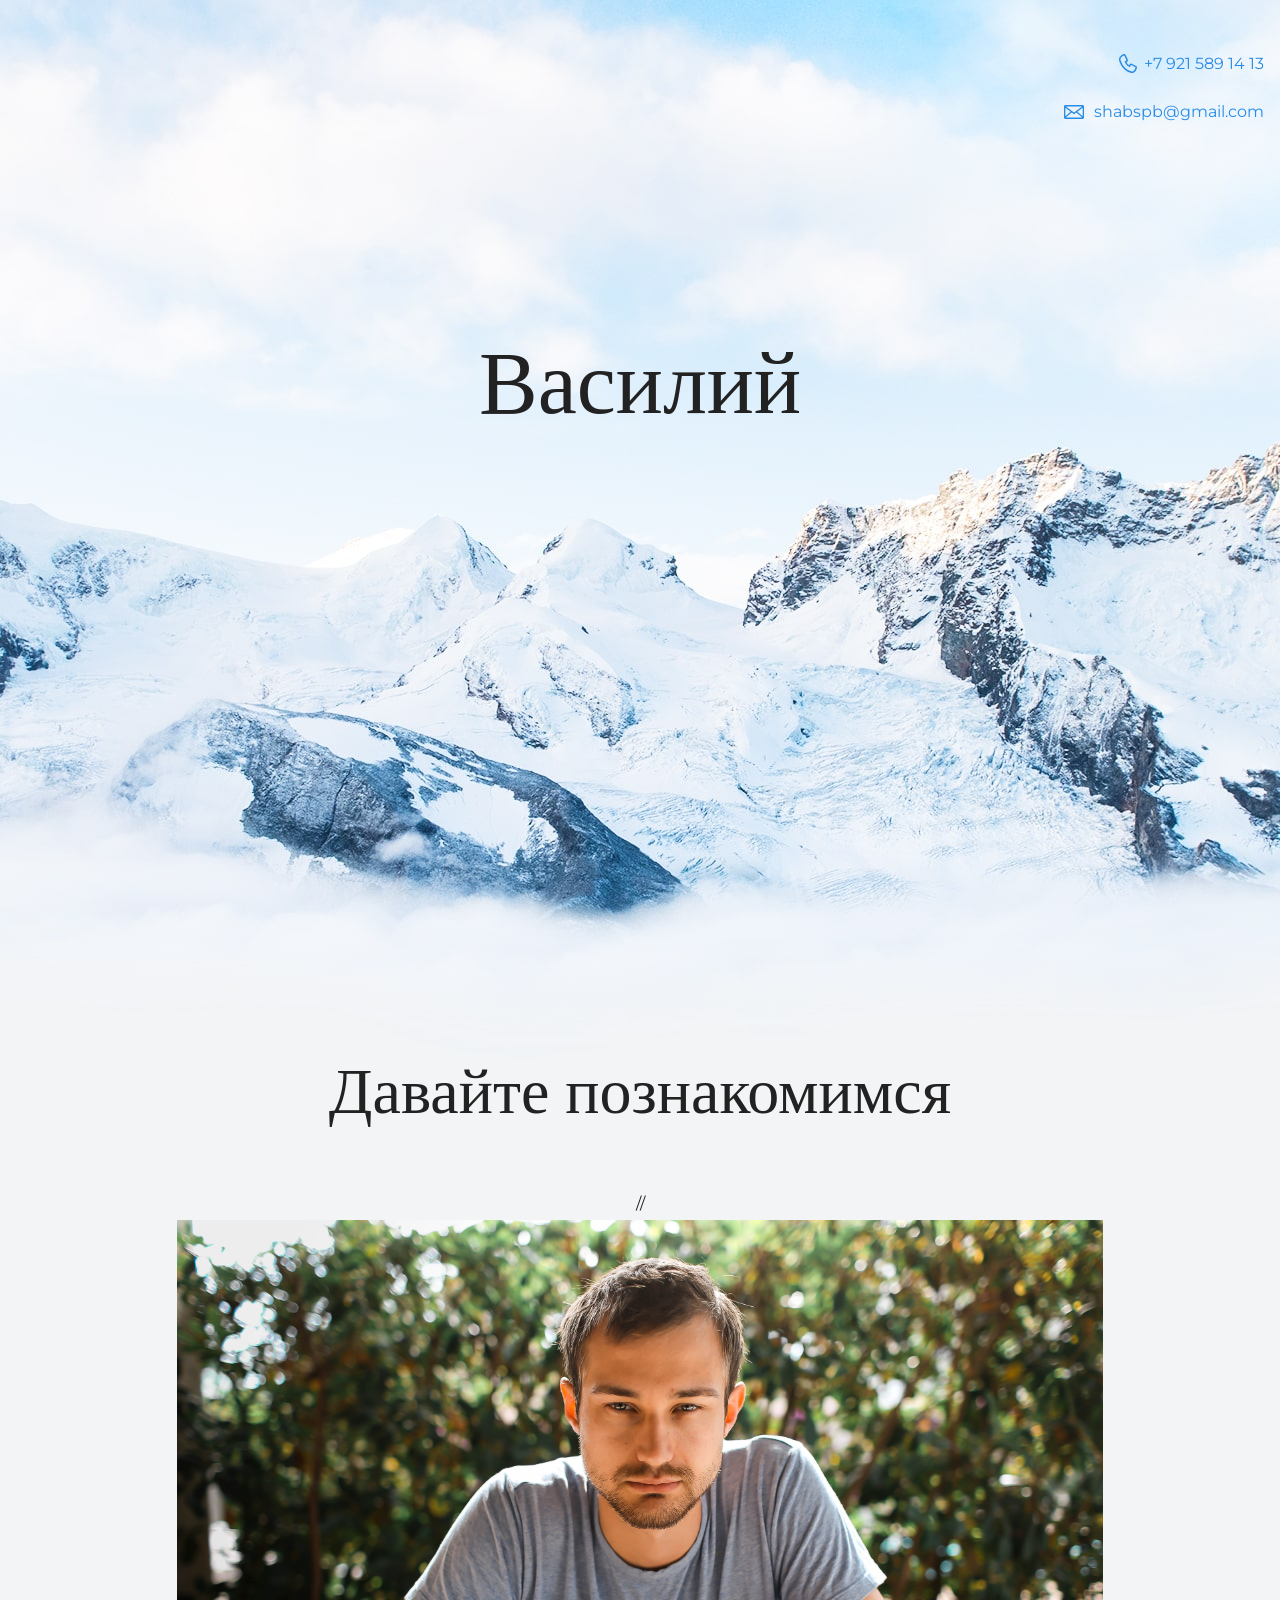
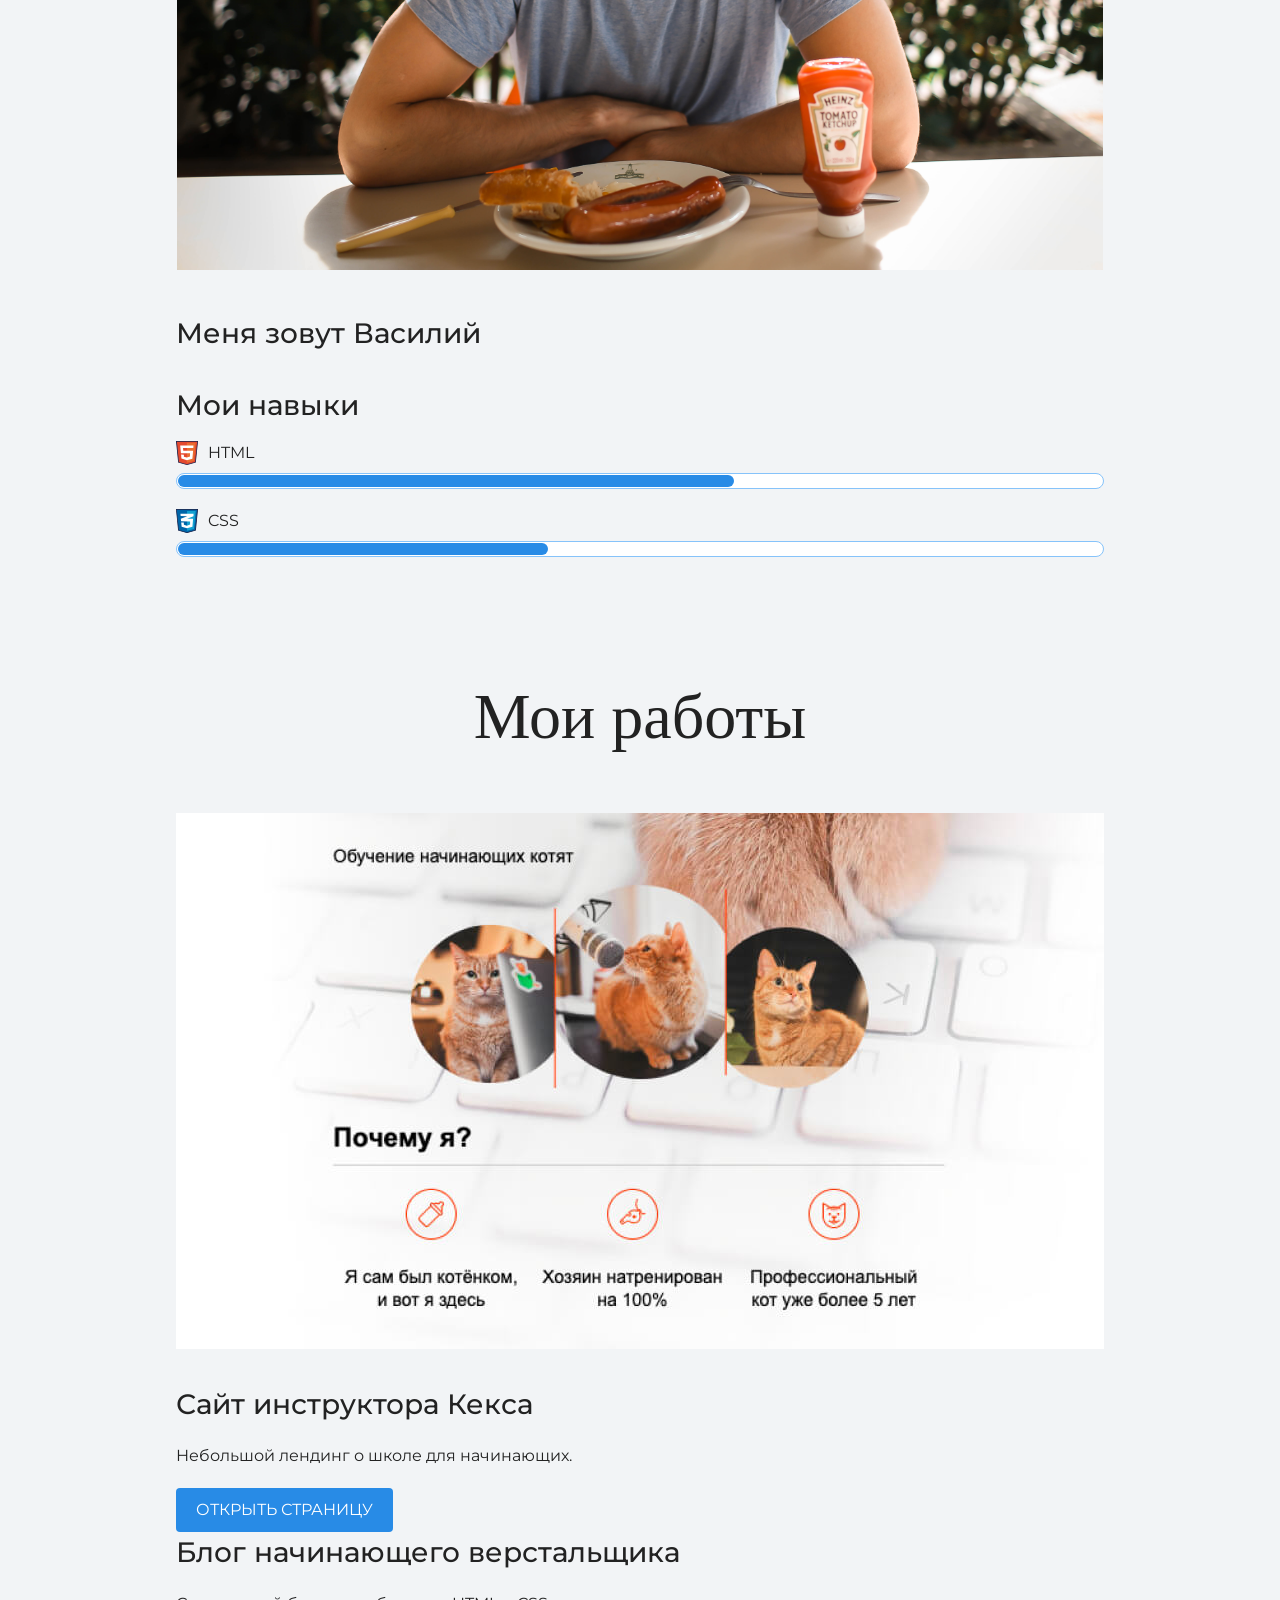
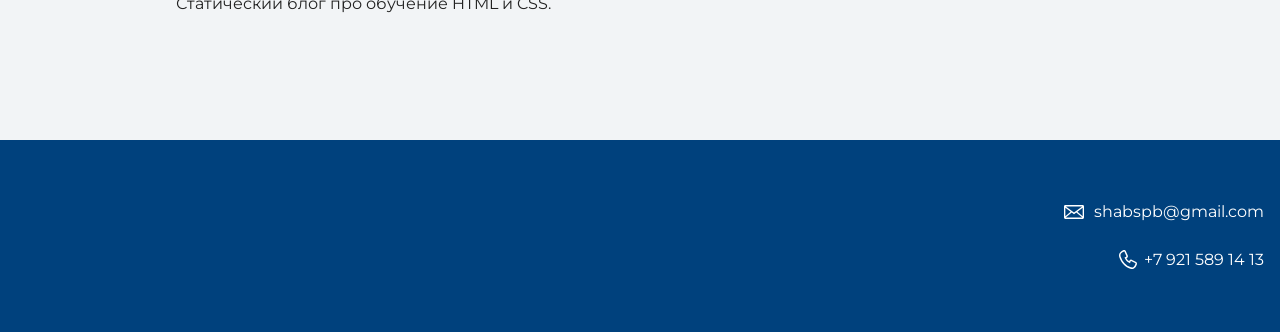
==== commit 39fda3d4: "change index.html" ====
--- a/index.html
+++ b/index.html
@@ -4,7 +4,7 @@
 <head>
   <meta charset="UTF-8">
   <link rel="stylesheet" href="style.css">
-  <title>Портфолио Junior верстальщика Шабанова Василия</title>
+  <title>Портфолио</title>
   <link
     href="https://fonts.googleapis.com/css?family=Montserrat:400,500,700|Old+Standard+TT&display=swap&subset=cyrillic"
     rel="stylesheet">
@@ -20,8 +20,8 @@
 
   <section class="hero-image">
     <div class="container">
-      <h1 class="heading">Шабанов Василий</h1>
-      <p>Junior верстальщик</p>
+      <h1 class="heading">Василий</h1>
+      <p></p>
     </div>
   </section>
 
@@ -29,15 +29,15 @@
     <div class="container">
       <h2 class="subheading">Давайте познакомимся</h2>
       <figure class="user-image">
-        <img src="files/GQ2A8700.jpg" width="926" height="650" alt="Красавчик">
+        // <img src="files/GQ2A8700.jpg" width="926" height="650" alt="Красавчик">
       </figure>
       <div>
-        <h3>Меня зовут Шабанов Василий</h3>
-        <p>Я из Санкт-Петербурга.</p>
+        <h3>Меня зовут Василий</h3>
+        <p></p>
       </div>
       <div>
-        <h3>Чем я могу быть полезен?</h3>
-        <p>The best of the best</p>
+        <h3></h3>
+        <p></p>
       </div>
       <div class="skills">
         <h3>Мои навыки</h3>
@@ -78,4 +78,4 @@
 
 </body>
 
-</html>+</html>
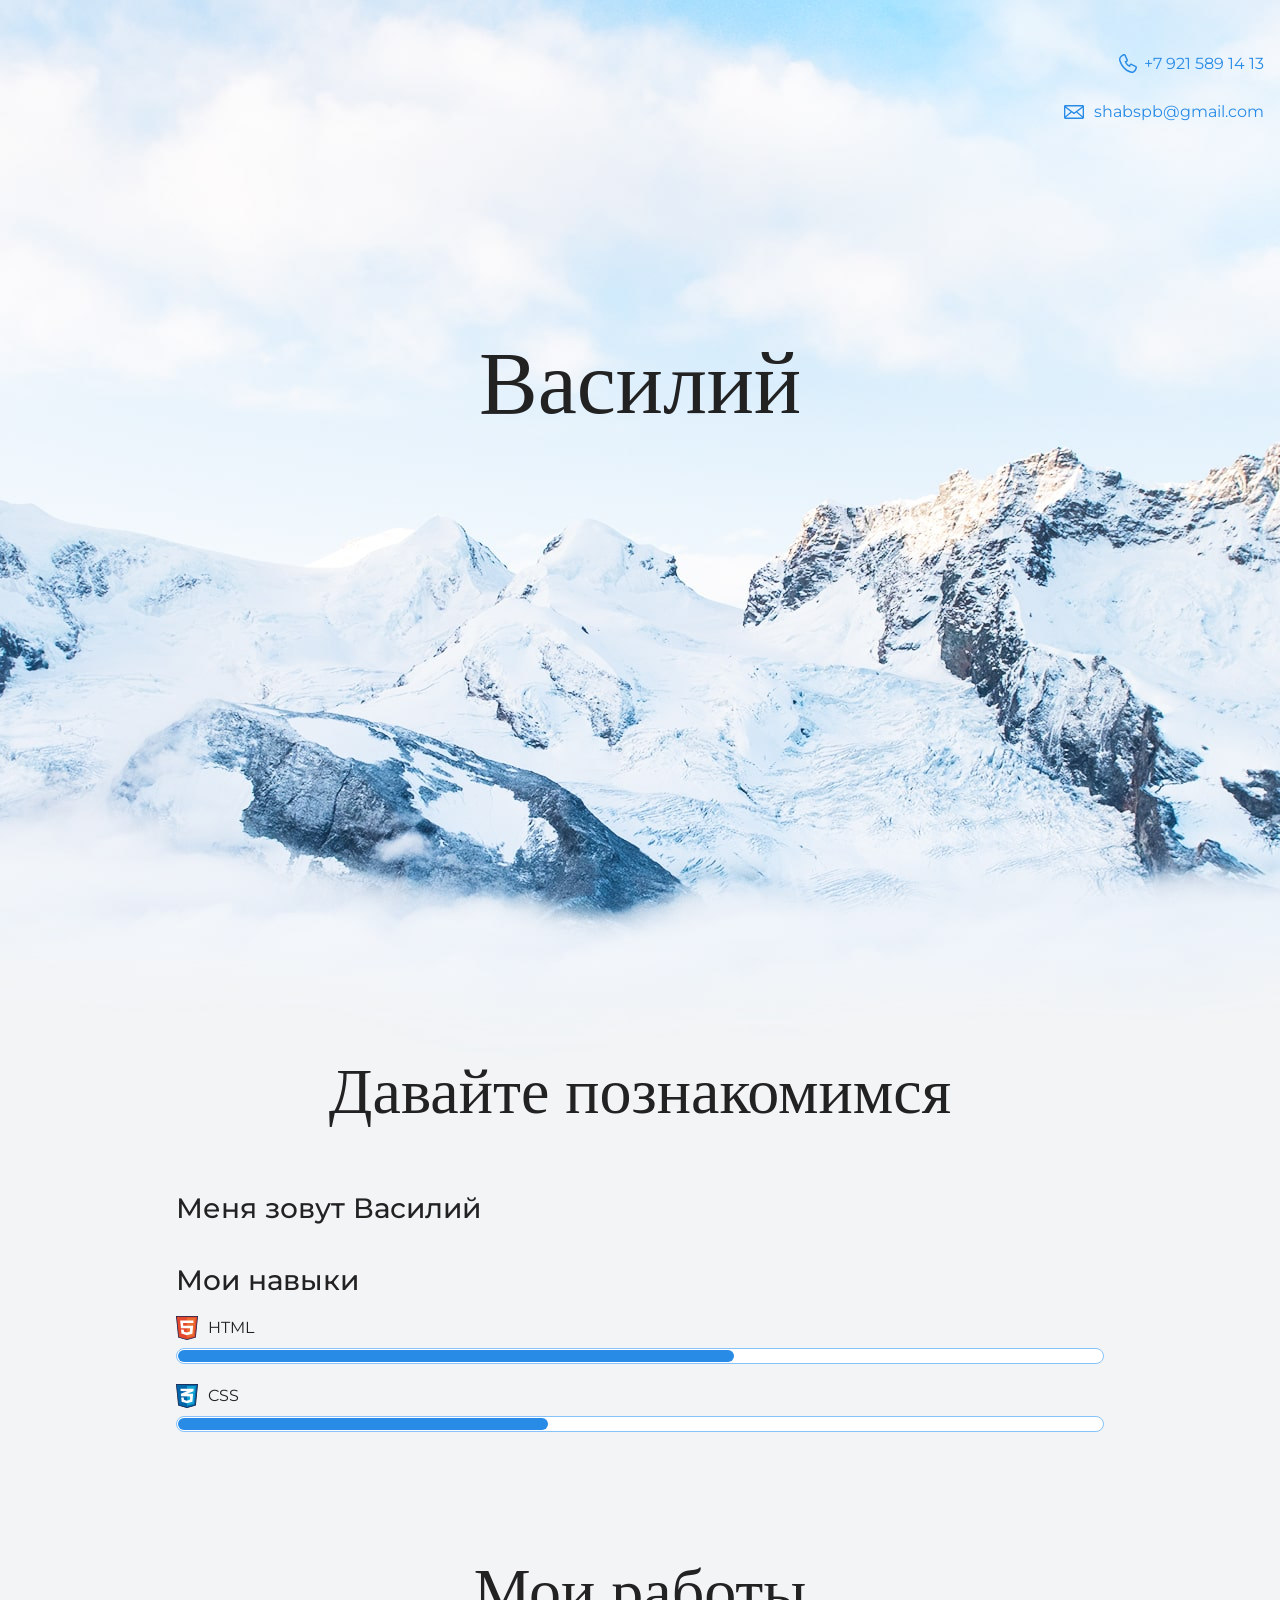
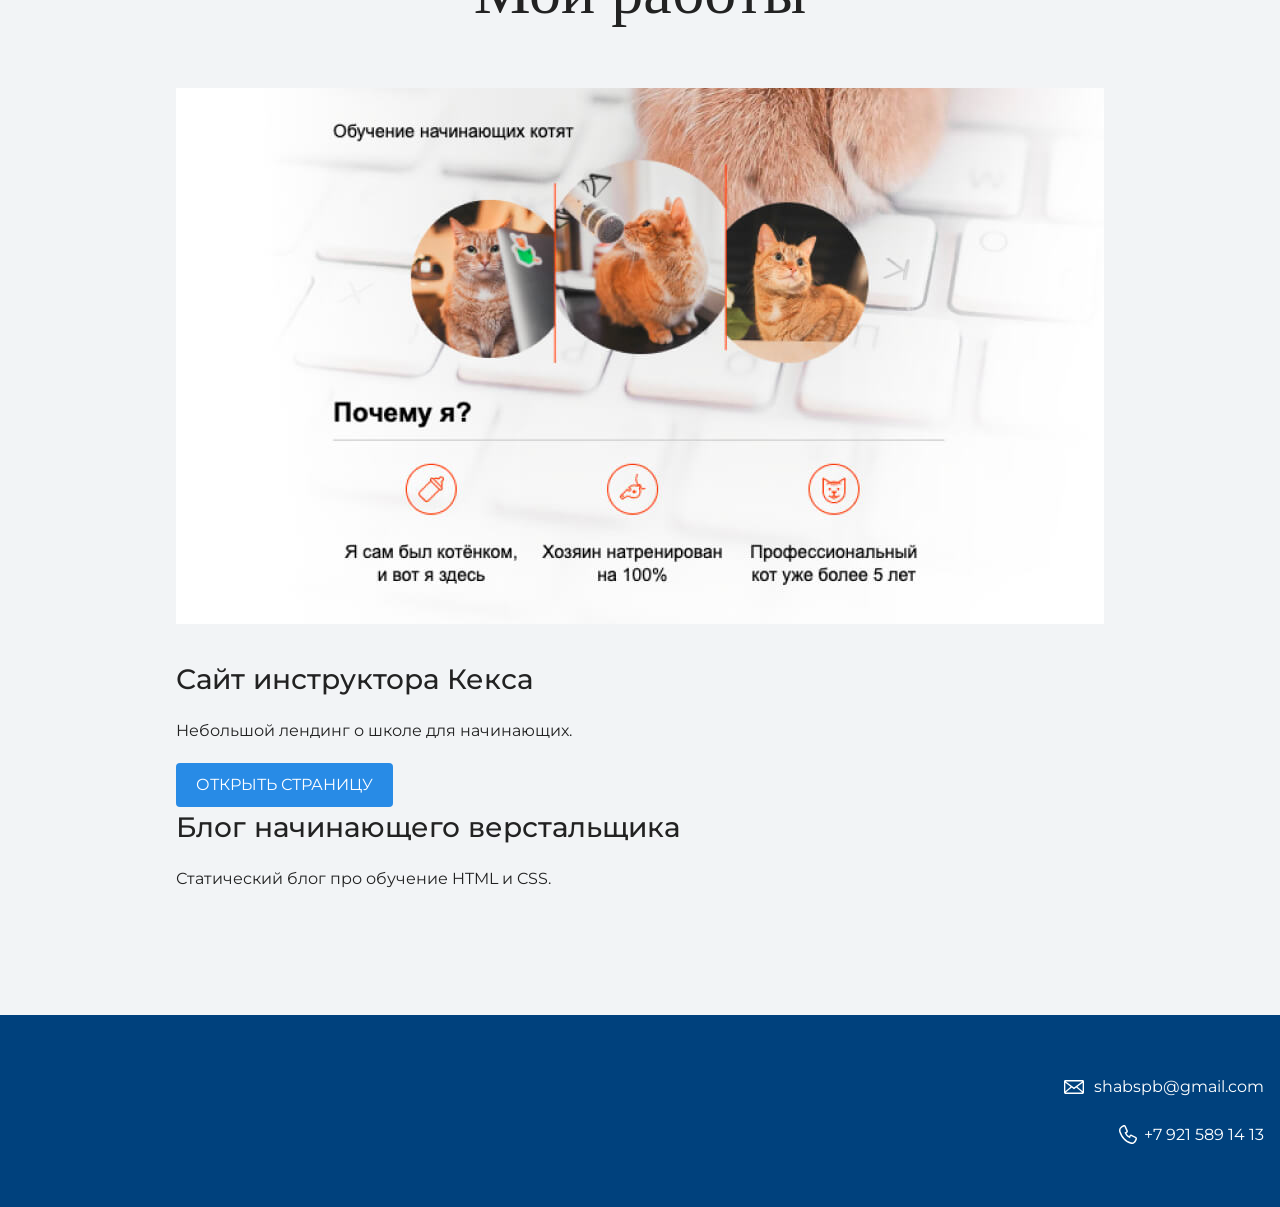
==== commit 6b41079a: "comment img" ====
--- a/index.html
+++ b/index.html
@@ -29,7 +29,7 @@
     <div class="container">
       <h2 class="subheading">Давайте познакомимся</h2>
       <figure class="user-image">
-        // <img src="files/GQ2A8700.jpg" width="926" height="650" alt="Красавчик">
+        <!-- <img src="files/GQ2A8700.jpg" width="926" height="650" alt="Красавчик"> --> 
       </figure>
       <div>
         <h3>Меня зовут Василий</h3>
